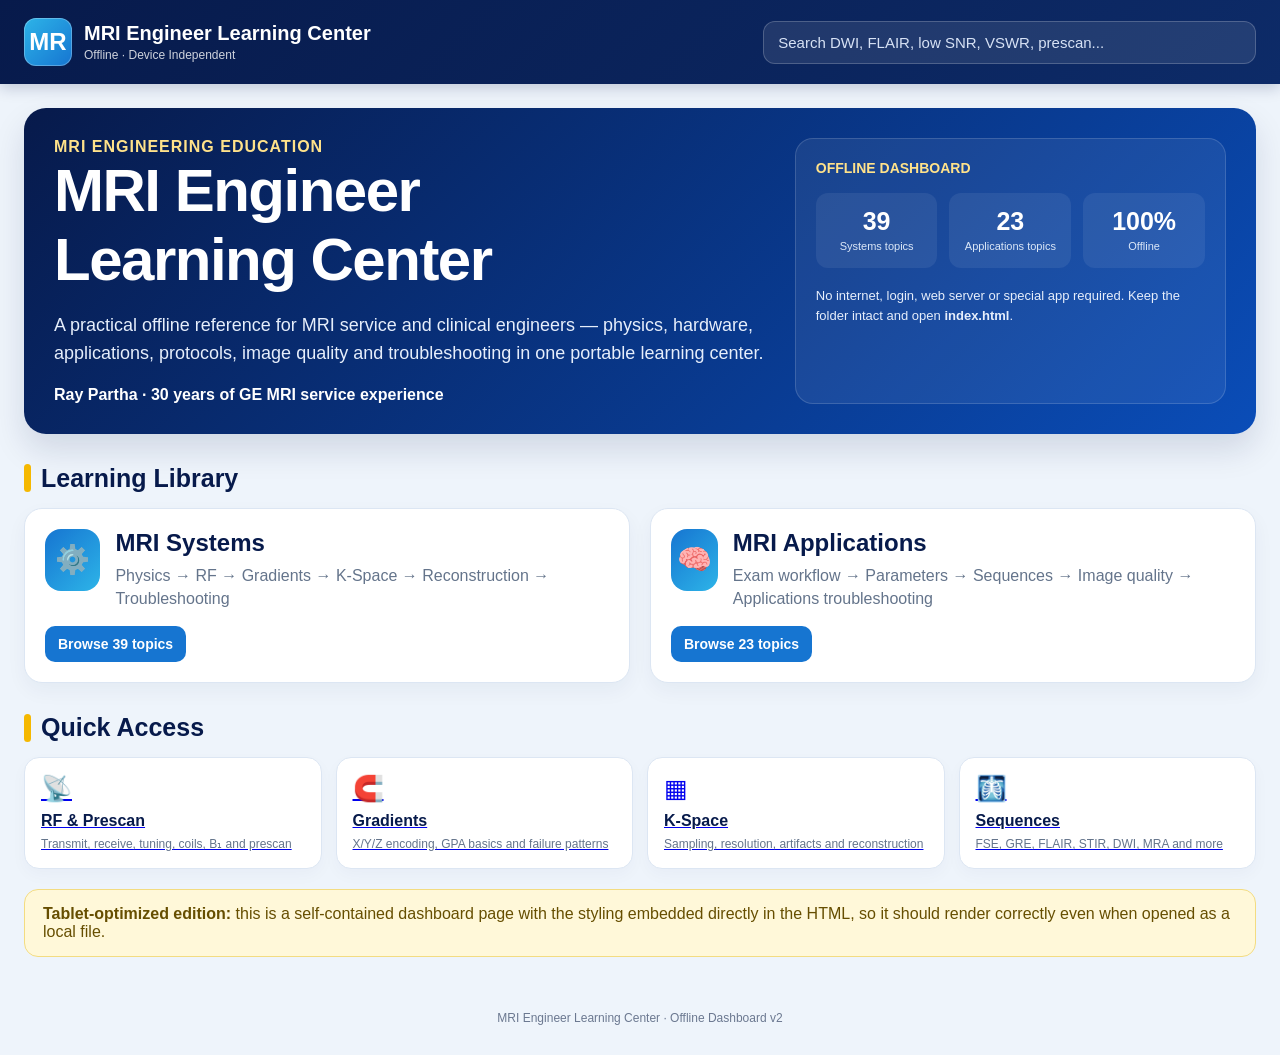
==== index.html @ 4de64254 "Add files via upload" ====
<!doctype html><html><head><meta charset="utf-8"><meta name="viewport" content="width=device-width,initial-scale=1"><title>MRI Engineer Learning Center</title>
<style>
:root{--navy:#071a4b;--navy2:#0d2b68;--blue:#1675d1;--cyan:#2db4e8;--gold:#f5b800;--bg:#eef4fb;--card:#fff;--text:#15223d;--muted:#64748b;--border:#dce6f3}
*{box-sizing:border-box}
html,body{margin:0;padding:0;background:var(--bg);color:var(--text);font-family:-apple-system,BlinkMacSystemFont,"Segoe UI",Roboto,Arial,sans-serif}
body{min-height:100vh}
header{background:linear-gradient(135deg,var(--navy),var(--navy2));color:#fff;padding:18px 24px;position:sticky;top:0;z-index:10;box-shadow:0 4px 14px #001a4d33}
.top{max-width:1400px;margin:auto;display:flex;align-items:center;gap:18px}
.logo{width:48px;height:48px;border-radius:12px;background:linear-gradient(135deg,var(--cyan),var(--blue));display:flex;align-items:center;justify-content:center;font-size:24px;font-weight:900;box-shadow:inset 0 0 0 1px #ffffff44}
.brand{font-weight:900;font-size:20px;line-height:1.1}.brand small{display:block;font-weight:500;opacity:.8;font-size:12px;margin-top:5px}
.searchWrap{margin-left:auto;min-width:320px;max-width:500px;width:40%}
.search{width:100%;padding:12px 14px;border-radius:12px;border:1px solid #ffffff33;background:#ffffff18;color:white;font-size:15px;outline:none}
.search::placeholder{color:#d7e2f5}
main{max-width:1400px;margin:auto;padding:24px}
.hero{display:grid;grid-template-columns:1.5fr .9fr;gap:22px;background:linear-gradient(135deg,#071a4b,#0a4db8);color:white;border-radius:22px;padding:30px;box-shadow:0 16px 32px #071a4b20}
.hero h1{font-size:clamp(34px,5vw,60px);margin:0 0 8px;letter-spacing:-1.5px}.hero p{font-size:18px;line-height:1.55;max-width:800px;color:#e6eefb}
.heroPanel{background:#ffffff12;border:1px solid #ffffff26;border-radius:18px;padding:20px}.heroPanel strong{font-size:14px;color:#ffe28a}
.stats{display:grid;grid-template-columns:repeat(3,1fr);gap:12px;margin-top:16px}.stat{background:#ffffff12;border-radius:12px;padding:14px;text-align:center}.stat b{display:block;font-size:25px;color:#fff}.stat span{font-size:11px;color:#dce8f8}
.sectionTitle{font-size:25px;color:var(--navy);margin:30px 0 15px;display:flex;align-items:center;gap:10px}
.sectionTitle:before{content:"";width:7px;height:28px;border-radius:5px;background:var(--gold)}
.dashboard{display:grid;grid-template-columns:repeat(2,minmax(0,1fr));gap:20px}
.book{background:var(--card);border:1px solid var(--border);border-radius:18px;padding:20px;box-shadow:0 8px 20px #0b2b5f0c}
.bookTop{display:flex;gap:15px;align-items:flex-start}.bookIcon{width:62px;height:62px;border-radius:16px;background:linear-gradient(135deg,var(--blue),var(--cyan));color:white;display:flex;align-items:center;justify-content:center;font-size:28px}
.book h2{margin:0 0 7px;color:var(--navy);font-size:24px}.book p{margin:0 0 16px;color:var(--muted);line-height:1.45}
.actions{display:flex;flex-wrap:wrap;gap:8px}.btn{display:inline-flex;align-items:center;gap:7px;padding:10px 13px;border-radius:10px;background:var(--blue);color:white;text-decoration:none;font-weight:750;font-size:14px}.btn.secondary{background:#eef5ff;color:var(--blue);border:1px solid #c9dcf4}
.quickGrid{display:grid;grid-template-columns:repeat(4,1fr);gap:14px}.quick{background:white;border:1px solid var(--border);border-radius:15px;padding:16px;min-height:105px;box-shadow:0 6px 16px #0b2b5f08}.quick .qicon{font-size:25px}.quick b{display:block;margin:9px 0 4px;color:var(--navy)}.quick span{font-size:12px;color:var(--muted)}
.note{background:#fff8d9;border:1px solid #f3dc81;border-radius:14px;padding:15px 18px;margin-top:20px;color:#664e00}
.results{margin-top:18px;display:none}.result{background:#fff;border:1px solid var(--border);border-radius:12px;padding:13px;margin:8px 0}.result small{color:var(--muted)}.result a{color:var(--blue);font-weight:800;text-decoration:none}
.chapter{background:white;border:1px solid var(--border);border-radius:15px;margin:13px 0;overflow:hidden}.chapter summary{padding:16px 18px;background:linear-gradient(90deg,#edf4ff,#f7fbff);color:var(--navy);font-weight:850;font-size:17px;cursor:pointer;list-style:none}.chapter summary::-webkit-details-marker{display:none}
.topic{display:grid;grid-template-columns:72px 1fr auto;gap:12px;align-items:center;padding:12px 16px;border-top:1px solid var(--border)}.topic:hover{background:#fbfdff}.sec{font-weight:850;color:var(--blue)}.topicTitle{font-weight:700}.open{padding:8px 11px;border-radius:9px;background:#eef5ff;color:var(--blue);font-weight:800;text-decoration:none}
.breadcrumb{font-size:13px;color:var(--muted);margin-bottom:12px}.viewer{height:77vh;border-radius:14px;overflow:hidden;background:#111;box-shadow:0 10px 24px #0002}.viewer object{width:100%;height:100%}
footer{max-width:1400px;margin:auto;padding:30px;text-align:center;color:#6b7890;font-size:12px}
@media(max-width:900px){.hero{grid-template-columns:1fr}.dashboard{grid-template-columns:1fr}.quickGrid{grid-template-columns:repeat(2,1fr)}.searchWrap{min-width:0;width:45%}}
@media(max-width:620px){header{padding:12px}.top{flex-wrap:wrap}.searchWrap{order:3;width:100%}.quickGrid{grid-template-columns:1fr}.topic{grid-template-columns:55px 1fr}.open{grid-column:2}.hero{padding:22px}main{padding:14px}}
</style>
</head><body>
    <header><div class="top"><a href="index.html" style="color:white;text-decoration:none;display:flex;align-items:center;gap:12px">
    <div class="logo">MR</div><div class="brand">MRI Engineer Learning Center<small>Offline · Device Independent</small></div></a>
    <div class="searchWrap"><input id="search" class="search" placeholder="Search DWI, FLAIR, low SNR, VSWR, prescan..."></div></div></header>
    <main>
      <section class="hero">
        <div><div style="color:#ffe28a;font-weight:800;letter-spacing:1px">MRI ENGINEERING EDUCATION</div>
        <h1>MRI Engineer<br>Learning Center</h1>
        <p>A practical offline reference for MRI service and clinical engineers — physics, hardware, applications, protocols, image quality and troubleshooting in one portable learning center.</p>
        <div style="margin-top:18px;font-weight:800">Ray Partha · 30 years of GE MRI service experience</div></div>
        <div class="heroPanel"><strong>OFFLINE DASHBOARD</strong><div class="stats">
          <div class="stat"><b>39</b><span>Systems topics</span></div>
          <div class="stat"><b>23</b><span>Applications topics</span></div>
          <div class="stat"><b>100%</b><span>Offline</span></div>
        </div><p style="font-size:13px;margin-top:18px">No internet, login, web server or special app required. Keep the folder intact and open <b>index.html</b>.</p></div>
      </section>
      <section id="results" class="results"></section>
      <h2 class="sectionTitle">Learning Library</h2>
      <div class="dashboard">
        <article class="book"><div class="bookTop"><div class="bookIcon">⚙️</div><div><h2>MRI Systems</h2><p>Physics → RF → Gradients → K-Space → Reconstruction → Troubleshooting</p></div></div>
          <div class="actions"><a class="btn" href="systems.html">Browse 39 topics</a></div></article>
        <article class="book"><div class="bookTop"><div class="bookIcon">🧠</div><div><h2>MRI Applications</h2><p>Exam workflow → Parameters → Sequences → Image quality → Applications troubleshooting</p></div></div>
          <div class="actions"><a class="btn" href="applications.html">Browse 23 topics</a></div></article>
      </div>
      <h2 class="sectionTitle">Quick Access</h2>
      <div class="quickGrid">
        <a class="quick" href="systems.html"><div class="qicon">📡</div><b>RF & Prescan</b><span>Transmit, receive, tuning, coils, B₁ and prescan</span></a>
        <a class="quick" href="systems.html"><div class="qicon">🧲</div><b>Gradients</b><span>X/Y/Z encoding, GPA basics and failure patterns</span></a>
        <a class="quick" href="systems.html"><div class="qicon">▦</div><b>K-Space</b><span>Sampling, resolution, artifacts and reconstruction</span></a>
        <a class="quick" href="applications.html"><div class="qicon">🩻</div><b>Sequences</b><span>FSE, GRE, FLAIR, STIR, DWI, MRA and more</span></a>
      </div>
      <div class="note"><b>Tablet-optimized edition:</b> this is a self-contained dashboard page with the styling embedded directly in the HTML, so it should render correctly even when opened as a local file.</div>
    </main><footer>MRI Engineer Learning Center · Offline Dashboard v2</footer>
<script>
const DATA=[{"collection": "MRI Systems", "chapter": "Chapter 1 — MRI Physics Fundamentals", "sec": "1.1", "title": "Why MRI Works", "file": "Chapter1_Section1_Page1_1_Why_MRI_Works.pdf"}, {"collection": "MRI Systems", "chapter": "Chapter 1 — MRI Physics Fundamentals", "sec": "1.2", "title": "The Hydrogen Atom", "file": "Chapter1_Section1_Page1_2_The_Hydrogen_Atom.pdf"}, {"collection": "MRI Systems", "chapter": "Chapter 1 — MRI Physics Fundamentals", "sec": "1.3", "title": "Protons Behave Like Tiny Compass Needles", "file": "Chapter1_Section1_Page1_3_Protons_Behave_Like_Tiny_Compass_Needles.pdf"}, {"collection": "MRI Systems", "chapter": "Chapter 1 — MRI Physics Fundamentals", "sec": "1.4", "title": "Precession — Spinning Like a Top", "file": "Chapter1_Section1_Page1_4_Precession_Spinning_Like_a_Top.pdf"}, {"collection": "MRI Systems", "chapter": "Chapter 1 — MRI Physics Fundamentals", "sec": "1.5", "title": "Larmor Frequency", "file": "Chapter1_Section1_Page1_5_Larmor_Frequency.pdf"}, {"collection": "MRI Systems", "chapter": "Chapter 1 — MRI Physics Fundamentals", "sec": "1.6", "title": "RF Excitation & Flip Angle", "file": "Chapter1_Section1_Page1_6_RF_Excitation_and_Flip_Angle.pdf"}, {"collection": "MRI Systems", "chapter": "Chapter 1 — MRI Physics Fundamentals", "sec": "1.7", "title": "Resonance Condition", "file": "Chapter1_Section1_Page1_7_Resonance_Condition_Infographic.pdf"}, {"collection": "MRI Systems", "chapter": "Chapter 1 — MRI Physics Fundamentals", "sec": "1.8", "title": "Longitudinal & Transverse Magnetization", "file": "Chapter1_Section1_Page1_8_Longitudinal_and_Transverse_Magnetization.pdf"}, {"collection": "MRI Systems", "chapter": "Chapter 1 — MRI Physics Fundamentals", "sec": "1.9", "title": "T1 Recovery", "file": "Chapter1_Section1_Page1_9_T1_Recovery_Longitudinal_Relaxation.pdf"}, {"collection": "MRI Systems", "chapter": "Chapter 1 — MRI Physics Fundamentals", "sec": "1.10", "title": "T2 Decay", "file": "Chapter1_Section1_Page1_10_T2_Decay_Transverse_Relaxation.pdf"}, {"collection": "MRI Systems", "chapter": "Chapter 1 — MRI Physics Fundamentals", "sec": "1.11", "title": "T2* Decay", "file": "Chapter1_Section1_Page1_11_T2star_Decay.pdf"}, {"collection": "MRI Systems", "chapter": "Chapter 1 — MRI Physics Fundamentals", "sec": "1.12", "title": "Free Induction Decay (FID)", "file": "Chapter1_Section1_Page1_12_Free_Induction_Decay_FID.pdf"}, {"collection": "MRI Systems", "chapter": "Chapter 1 — MRI Physics Fundamentals", "sec": "1.13", "title": "Spin Echo Formation", "file": "Chapter1_Section1_Page1_13_Spin_Echo_Formation_180_RF_Refocusing.pdf"}, {"collection": "MRI Systems", "chapter": "Chapter 1 — MRI Physics Fundamentals", "sec": "1.14", "title": "Gradient Echo Formation", "file": "Chapter1_Section1_Page1_14_Gradient_Echo_GRE_Formation.pdf"}, {"collection": "MRI Systems", "chapter": "Chapter 1 — MRI Physics Fundamentals", "sec": "1.15", "title": "Chapter Summary — From Atom to MR Image", "file": "Chapter1_Section1_Page1_15_Chapter1_Summary_From_Atom_to_MR_Image.pdf"}, {"collection": "MRI Systems", "chapter": "Chapter 2 — RF Systems, Prescan & Coils", "sec": "2.1", "title": "What MRI Detects — ¹H Proton Spectrum", "file": "GE_MRI_1H_Proton_Spectrum_Poster.pdf"}, {"collection": "MRI Systems", "chapter": "Chapter 2 — RF Systems, Prescan & Coils", "sec": "2.2", "title": "Prescan Process — NMR Spectrum", "file": "GE_MRI_Prescan_Process_Landscape_Poster.pdf"}, {"collection": "MRI Systems", "chapter": "Chapter 2 — RF Systems, Prescan & Coils", "sec": "2.3", "title": "Auto Prescan Backend Sequence", "file": "GE_MRI_Auto_Prescan_Backend_Sequence_Landscape.pdf"}, {"collection": "MRI Systems", "chapter": "Chapter 2 — RF Systems, Prescan & Coils", "sec": "2.4", "title": "RF Tuning Basics — Forward/Reflected Power & VSWR", "file": "GE_MRI_RF_Tuning_Basics_Forward_Reflected_Power_VSWR.pdf"}, {"collection": "MRI Systems", "chapter": "Chapter 2 — RF Systems, Prescan & Coils", "sec": "2.5", "title": "RF Transmit Chain", "file": "GE_MRI_RF_Transmit_Chain_B1_Excitation_Landscape.pdf"}, {"collection": "MRI Systems", "chapter": "Chapter 2 — RF Systems, Prescan & Coils", "sec": "2.6", "title": "RF Receive Chain", "file": "GE_MRI_RF_Receive_Chain_Proton_Signal_to_Digital_Data.pdf"}, {"collection": "MRI Systems", "chapter": "Chapter 2 — RF Systems, Prescan & Coils", "sec": "2.7", "title": "T/R Switch & Coil Detuning", "file": "GE_MRI_TR_Switch_and_Coil_Detuning_Poster.pdf"}, {"collection": "MRI Systems", "chapter": "Chapter 2 — RF Systems, Prescan & Coils", "sec": "2.8", "title": "MRI RF Coils — How They Work", "file": "GE_MRI_RF_Coils_How_They_Work_First_Version.pdf"}, {"collection": "MRI Systems", "chapter": "Chapter 2 — RF Systems, Prescan & Coils", "sec": "2.9", "title": "Coil Tuning & Matching", "file": "GE_MRI_Coil_Tuning_and_Matching_Getting_It_Right.pdf"}, {"collection": "MRI Systems", "chapter": "Chapter 2 — RF Systems, Prescan & Coils", "sec": "2.10", "title": "Coil Loading — Patient Effect", "file": "GE_MRI_Coil_Loading_Patient_Effect_Poster.pdf"}, {"collection": "MRI Systems", "chapter": "Chapter 2 — RF Systems, Prescan & Coils", "sec": "2.11", "title": "B₁ Field & Flip-Angle Calibration", "file": "GE_MRI_B1_Field_and_Flip_Angle_Calibration_Poster.pdf"}, {"collection": "MRI Systems", "chapter": "Chapter 2 — RF Systems, Prescan & Coils", "sec": "2.12", "title": "RF Troubleshooting — Failures from the Image", "file": "GE_MRI_RF_Troubleshooting_Recognizing_Failures_From_Image.pdf"}, {"collection": "MRI Systems", "chapter": "Chapter 3 — Gradient Systems & Troubleshooting", "sec": "3.1", "title": "Gradient Signal Chain", "file": "GE_MRI_Gradient_Signal_Chain_From_Pulse_Sequence_to_Spatial_Encoding.pdf"}, {"collection": "MRI Systems", "chapter": "Chapter 3 — Gradient Systems & Troubleshooting", "sec": "3.2", "title": "How X, Y & Z Gradients Create an Image", "file": "GE_MRI_How_X_Y_Z_Gradients_Create_an_Image.pdf"}, {"collection": "MRI Systems", "chapter": "Chapter 3 — Gradient Systems & Troubleshooting", "sec": "3.3", "title": "Gradient Power Amplifier (GPA) Basics", "file": "GE_MRI_Gradient_Power_Amplifier_GPA_Basics.pdf"}, {"collection": "MRI Systems", "chapter": "Chapter 3 — Gradient Systems & Troubleshooting", "sec": "3.4", "title": "Gradient Troubleshooting — Failures from the Image", "file": "GE_MRI_Gradient_Troubleshooting_Recognizing_Failures_From_Image.pdf"}, {"collection": "MRI Systems", "chapter": "Chapter 4 — K-Space & Image Reconstruction", "sec": "4.1", "title": "K-Space Basics — What Is K-Space?", "file": "GE_MRI_K_Space_01_Basics_What_Is_K_Space.pdf"}, {"collection": "MRI Systems", "chapter": "Chapter 4 — K-Space & Image Reconstruction", "sec": "4.2", "title": "How K-Space Is Filled", "file": "GE_MRI_K_Space_02_Frequency_and_Phase_Encoding.pdf"}, {"collection": "MRI Systems", "chapter": "Chapter 4 — K-Space & Image Reconstruction", "sec": "4.3", "title": "Center vs Outer K-Space", "file": "GE_MRI_K_Space_03_Center_vs_Outer_Contrast_vs_Detail.pdf"}, {"collection": "MRI Systems", "chapter": "Chapter 4 — K-Space & Image Reconstruction", "sec": "4.4", "title": "K-Space & Resolution", "file": "GE_MRI_K_Space_04_Resolution_Image_Sharpness.pdf"}, {"collection": "MRI Systems", "chapter": "Chapter 4 — K-Space & Image Reconstruction", "sec": "4.5", "title": "From K-Space to Image — Fourier Transform", "file": "GE_MRI_K_Space_05_From_K_Space_to_Image_Fourier_Transform.pdf"}, {"collection": "MRI Systems", "chapter": "Chapter 4 — K-Space & Image Reconstruction", "sec": "4.6", "title": "K-Space Sampling Strategies", "file": "GE_MRI_K_Space_06_Sampling_Strategies.pdf"}, {"collection": "MRI Systems", "chapter": "Chapter 4 — K-Space & Image Reconstruction", "sec": "4.7", "title": "K-Space Artifacts", "file": "GE_MRI_K_Space_07_Artifacts_Causes_and_Appearances.pdf"}, {"collection": "MRI Systems", "chapter": "Chapter 4 — K-Space & Image Reconstruction", "sec": "4.8", "title": "MRI Image Reconstruction — Raw Data to Final Image", "file": "GE_MRI_Image_Reconstruction_From_Raw_Data_to_Final_Image.pdf"}, {"collection": "MRI Applications", "chapter": "Chapter 1 — Understanding the MRI Exam", "sec": "1.1", "title": "Anatomy of an MRI Exam", "file": "MRI_Applications_01_Anatomy_of_an_MRI_Exam.pdf"}, {"collection": "MRI Applications", "chapter": "Chapter 1 — Understanding the MRI Exam", "sec": "1.2", "title": "What Is an MRI Protocol?", "file": "MRI_Applications_1_2_What_Is_an_MRI_Protocol.pdf"}, {"collection": "MRI Applications", "chapter": "Chapter 1 — Understanding the MRI Exam", "sec": "1.3", "title": "Planes, Prescription & Coverage", "file": "MRI_Applications_1_3_Planes_Prescription_and_Coverage.pdf"}, {"collection": "MRI Applications", "chapter": "Chapter 2 — Parameters the Technologist Controls", "sec": "2.1", "title": "TR & TE — Foundation of Contrast", "file": "MRI_Applications_2_1_TR_and_TE_Foundation_of_Contrast.pdf"}, {"collection": "MRI Applications", "chapter": "Chapter 2 — Parameters the Technologist Controls", "sec": "2.2", "title": "Matrix, FOV & Resolution", "file": "MRI_Applications_2_2_Matrix_FOV_and_Resolution_Corrected.pdf"}, {"collection": "MRI Applications", "chapter": "Chapter 2 — Parameters the Technologist Controls", "sec": "2.3", "title": "Slice Thickness, Gap & Coverage", "file": "MRI_Applications_2_3_Slice_Thickness_Gap_Number_of_Slices_and_Coverage.pdf"}, {"collection": "MRI Applications", "chapter": "Chapter 2 — Parameters the Technologist Controls", "sec": "2.4", "title": "Bandwidth, Scan Time & SNR", "file": "MRI_Applications_2_4_Bandwidth_Scan_Time_and_SNR.pdf"}, {"collection": "MRI Applications", "chapter": "Chapter 2 — Parameters the Technologist Controls", "sec": "2.5", "title": "NEX & Averages", "file": "MRI_Applications_2_5_NEX_Number_of_Excitations_and_Averages.pdf"}, {"collection": "MRI Applications", "chapter": "Chapter 2 — Parameters the Technologist Controls", "sec": "2.6", "title": "ETL / TSE Factor & Echo Train Length", "file": "MRI_Applications_2_6_ETL_TSE_Factor_and_Echo_Train_Length.pdf"}, {"collection": "MRI Applications", "chapter": "Chapter 2 — Parameters the Technologist Controls", "sec": "2.7", "title": "Parallel Imaging — ASSET, ARC & Acceleration", "file": "MRI_Applications_2_7_Parallel_Imaging_ASSET_ARC_and_Acceleration.pdf"}, {"collection": "MRI Applications", "chapter": "Chapter 2 — Parameters the Technologist Controls", "sec": "2.8", "title": "The MRI Image-Quality Triangle", "file": "MRI_Applications_2_8_The_MRI_Image_Quality_Triangle.pdf"}, {"collection": "MRI Applications", "chapter": "Chapter 2 — Parameters the Technologist Controls", "sec": "2.9", "title": "Protocol vs Hardware", "file": "MRI_Applications_2_9_Protocol_vs_Hardware_Is_It_Really_a_Scanner_Problem.pdf"}, {"collection": "MRI Applications", "chapter": "Chapter 3 — Sequences the Technologist Uses", "sec": "3.1", "title": "Spin Echo & Fast Spin Echo", "file": "MRI_Applications_3_1_Spin_Echo_and_Fast_Spin_Echo_SE_FSE.pdf"}, {"collection": "MRI Applications", "chapter": "Chapter 3 — Sequences the Technologist Uses", "sec": "3.2", "title": "T1, T2 & Proton Density Weighting", "file": "MRI_Applications_3_2_T1_T2_and_Proton_Density_PD_Weighting.pdf"}, {"collection": "MRI Applications", "chapter": "Chapter 3 — Sequences the Technologist Uses", "sec": "3.3", "title": "FLAIR & Inversion Recovery", "file": "MRI_Applications_3_3_FLAIR_and_Inversion_Recovery.pdf"}, {"collection": "MRI Applications", "chapter": "Chapter 3 — Sequences the Technologist Uses", "sec": "3.4", "title": "STIR & Fat Suppression", "file": "MRI_Applications_3_4_STIR_and_Fat_Suppression.pdf"}, {"collection": "MRI Applications", "chapter": "Chapter 3 — Sequences the Technologist Uses", "sec": "3.5", "title": "Gradient Echo & T2* Weighting", "file": "MRI_Applications_3_5_Gradient_Echo_GRE_and_T2_Star_Weighting.pdf"}, {"collection": "MRI Applications", "chapter": "Chapter 3 — Sequences the Technologist Uses", "sec": "3.6", "title": "FSE/TSE & EPI Sequences", "file": "MRI_Applications_3_6_FSE_TSE_and_EPI_Sequences.pdf"}, {"collection": "MRI Applications", "chapter": "Chapter 3 — Sequences the Technologist Uses", "sec": "3.7", "title": "PD-Weighted & T1-Weighted Sequences", "file": "MRI_Applications_3_7_PD_Weighted_and_T1_Weighted_Sequences.pdf"}, {"collection": "MRI Applications", "chapter": "Chapter 3 — Sequences the Technologist Uses", "sec": "3.8", "title": "FLAIR & Inversion Recovery Sequences", "file": "MRI_Applications_3_8_FLAIR_and_Inversion_Recovery_Sequences.pdf"}, {"collection": "MRI Applications", "chapter": "Chapter 3 — Sequences the Technologist Uses", "sec": "3.9", "title": "DWI & ADC", "file": "MRI_Applications_3_9_Diffusion_Weighted_Imaging_DWI_and_ADC.pdf"}, {"collection": "MRI Applications", "chapter": "Chapter 3 — Sequences the Technologist Uses", "sec": "3.10", "title": "Angiography — TOF, PC & Contrast-Enhanced MRA", "file": "MRI_Applications_3_10_Angiography_TOF_PC_and_Contrast_Enhanced_MRA.pdf"}, {"collection": "MRI Applications", "chapter": "Engineer Quick Reference", "sec": "QR", "title": "When the Images Don't Look Right", "file": "MRI_Applications_Engineers_Quick_Reference_Conclusion.pdf"}];
function searchNow(q){
  q=(q||'').trim().toLowerCase();
  const out=document.getElementById('results');
  if(!out)return;
  if(!q){out.style.display='none';out.innerHTML='';return;}
  const terms=q.split(/\s+/);
  const hits=DATA.filter(x=>terms.every(t=>(x.collection+' '+x.chapter+' '+x.sec+' '+x.title).toLowerCase().includes(t))).slice(0,25);
  out.style.display='block';
  out.innerHTML=hits.length?hits.map(x=>`<div class="result"><small>${x.collection} · ${x.chapter}</small><div><a href="pages/view.html?file=${encodeURIComponent(x.file)}&title=${encodeURIComponent(x.sec+' — '+x.title)}">${x.sec} — ${x.title}</a></div></div>`).join(''):'<div class="result">No matching topics.</div>';
}
document.addEventListener('DOMContentLoaded',()=>{const s=document.getElementById('search');if(s)s.addEventListener('input',e=>searchNow(e.target.value));});
</script>
</body></html>
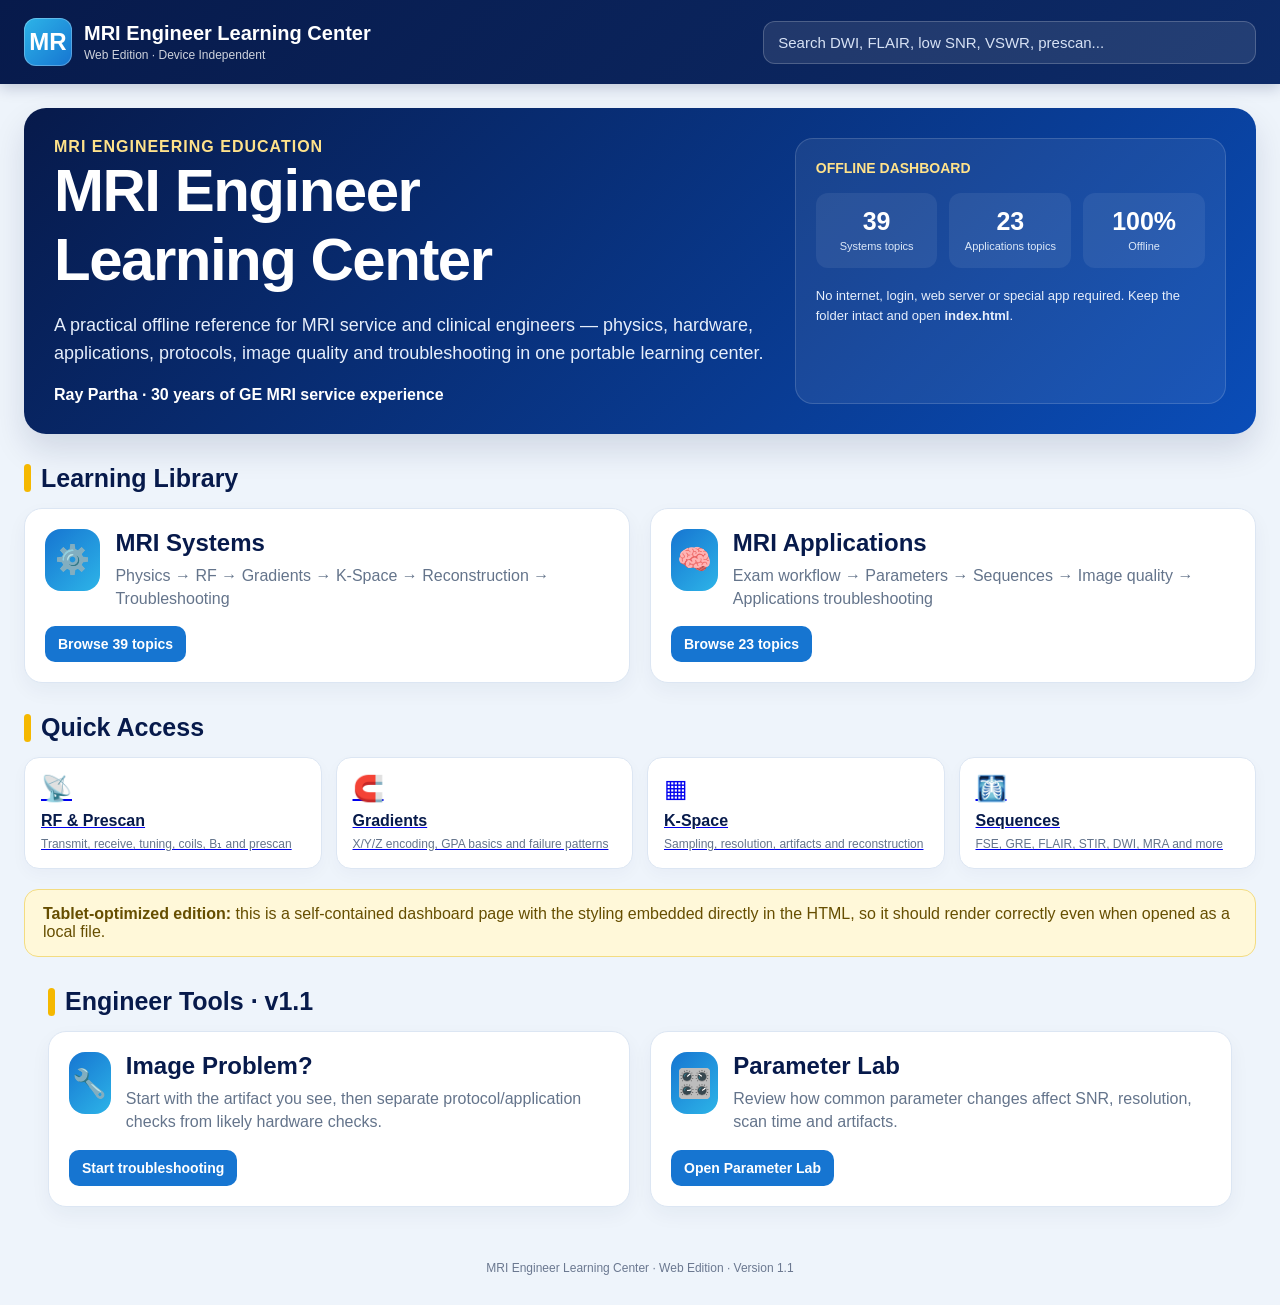
==== commit 2f1e5ff9: "Add files via upload" ====
--- a/index.html
+++ b/index.html
@@ -35,7 +35,7 @@
 </style>
 </head><body>
     <header><div class="top"><a href="index.html" style="color:white;text-decoration:none;display:flex;align-items:center;gap:12px">
-    <div class="logo">MR</div><div class="brand">MRI Engineer Learning Center<small>Offline · Device Independent</small></div></a>
+    <div class="logo">MR</div><div class="brand">MRI Engineer Learning Center<small>Web Edition · Device Independent</small></div></a>
     <div class="searchWrap"><input id="search" class="search" placeholder="Search DWI, FLAIR, low SNR, VSWR, prescan..."></div></div></header>
     <main>
       <section class="hero">
@@ -65,7 +65,10 @@
         <a class="quick" href="applications.html"><div class="qicon">🩻</div><b>Sequences</b><span>FSE, GRE, FLAIR, STIR, DWI, MRA and more</span></a>
       </div>
       <div class="note"><b>Tablet-optimized edition:</b> this is a self-contained dashboard page with the styling embedded directly in the HTML, so it should render correctly even when opened as a local file.</div>
-    </main><footer>MRI Engineer Learning Center · Offline Dashboard v2</footer>
+    <section style="max-width:1400px;margin:24px auto 0;padding:0 24px"><h2 class="sectionTitle">Engineer Tools · v1.1</h2><div class="dashboard">
+<article class="book"><div class="bookTop"><div class="bookIcon">🔧</div><div><h2>Image Problem?</h2><p>Start with the artifact you see, then separate protocol/application checks from likely hardware checks.</p></div></div><div class="actions"><a class="btn" href="image-problem.html">Start troubleshooting</a></div></article>
+<article class="book"><div class="bookTop"><div class="bookIcon">🎛️</div><div><h2>Parameter Lab</h2><p>Review how common parameter changes affect SNR, resolution, scan time and artifacts.</p></div></div><div class="actions"><a class="btn" href="parameter-lab.html">Open Parameter Lab</a></div></article>
+</div></section></main><footer>MRI Engineer Learning Center · Web Edition · Version 1.1</footer>
 <script>
 const DATA=[{"collection": "MRI Systems", "chapter": "Chapter 1 — MRI Physics Fundamentals", "sec": "1.1", "title": "Why MRI Works", "file": "Chapter1_Section1_Page1_1_Why_MRI_Works.pdf"}, {"collection": "MRI Systems", "chapter": "Chapter 1 — MRI Physics Fundamentals", "sec": "1.2", "title": "The Hydrogen Atom", "file": "Chapter1_Section1_Page1_2_The_Hydrogen_Atom.pdf"}, {"collection": "MRI Systems", "chapter": "Chapter 1 — MRI Physics Fundamentals", "sec": "1.3", "title": "Protons Behave Like Tiny Compass Needles", "file": "Chapter1_Section1_Page1_3_Protons_Behave_Like_Tiny_Compass_Needles.pdf"}, {"collection": "MRI Systems", "chapter": "Chapter 1 — MRI Physics Fundamentals", "sec": "1.4", "title": "Precession — Spinning Like a Top", "file": "Chapter1_Section1_Page1_4_Precession_Spinning_Like_a_Top.pdf"}, {"collection": "MRI Systems", "chapter": "Chapter 1 — MRI Physics Fundamentals", "sec": "1.5", "title": "Larmor Frequency", "file": "Chapter1_Section1_Page1_5_Larmor_Frequency.pdf"}, {"collection": "MRI Systems", "chapter": "Chapter 1 — MRI Physics Fundamentals", "sec": "1.6", "title": "RF Excitation & Flip Angle", "file": "Chapter1_Section1_Page1_6_RF_Excitation_and_Flip_Angle.pdf"}, {"collection": "MRI Systems", "chapter": "Chapter 1 — MRI Physics Fundamentals", "sec": "1.7", "title": "Resonance Condition", "file": "Chapter1_Section1_Page1_7_Resonance_Condition_Infographic.pdf"}, {"collection": "MRI Systems", "chapter": "Chapter 1 — MRI Physics Fundamentals", "sec": "1.8", "title": "Longitudinal & Transverse Magnetization", "file": "Chapter1_Section1_Page1_8_Longitudinal_and_Transverse_Magnetization.pdf"}, {"collection": "MRI Systems", "chapter": "Chapter 1 — MRI Physics Fundamentals", "sec": "1.9", "title": "T1 Recovery", "file": "Chapter1_Section1_Page1_9_T1_Recovery_Longitudinal_Relaxation.pdf"}, {"collection": "MRI Systems", "chapter": "Chapter 1 — MRI Physics Fundamentals", "sec": "1.10", "title": "T2 Decay", "file": "Chapter1_Section1_Page1_10_T2_Decay_Transverse_Relaxation.pdf"}, {"collection": "MRI Systems", "chapter": "Chapter 1 — MRI Physics Fundamentals", "sec": "1.11", "title": "T2* Decay", "file": "Chapter1_Section1_Page1_11_T2star_Decay.pdf"}, {"collection": "MRI Systems", "chapter": "Chapter 1 — MRI Physics Fundamentals", "sec": "1.12", "title": "Free Induction Decay (FID)", "file": "Chapter1_Section1_Page1_12_Free_Induction_Decay_FID.pdf"}, {"collection": "MRI Systems", "chapter": "Chapter 1 — MRI Physics Fundamentals", "sec": "1.13", "title": "Spin Echo Formation", "file": "Chapter1_Section1_Page1_13_Spin_Echo_Formation_180_RF_Refocusing.pdf"}, {"collection": "MRI Systems", "chapter": "Chapter 1 — MRI Physics Fundamentals", "sec": "1.14", "title": "Gradient Echo Formation", "file": "Chapter1_Section1_Page1_14_Gradient_Echo_GRE_Formation.pdf"}, {"collection": "MRI Systems", "chapter": "Chapter 1 — MRI Physics Fundamentals", "sec": "1.15", "title": "Chapter Summary — From Atom to MR Image", "file": "Chapter1_Section1_Page1_15_Chapter1_Summary_From_Atom_to_MR_Image.pdf"}, {"collection": "MRI Systems", "chapter": "Chapter 2 — RF Systems, Prescan & Coils", "sec": "2.1", "title": "What MRI Detects — ¹H Proton Spectrum", "file": "GE_MRI_1H_Proton_Spectrum_Poster.pdf"}, {"collection": "MRI Systems", "chapter": "Chapter 2 — RF Systems, Prescan & Coils", "sec": "2.2", "title": "Prescan Process — NMR Spectrum", "file": "GE_MRI_Prescan_Process_Landscape_Poster.pdf"}, {"collection": "MRI Systems", "chapter": "Chapter 2 — RF Systems, Prescan & Coils", "sec": "2.3", "title": "Auto Prescan Backend Sequence", "file": "GE_MRI_Auto_Prescan_Backend_Sequence_Landscape.pdf"}, {"collection": "MRI Systems", "chapter": "Chapter 2 — RF Systems, Prescan & Coils", "sec": "2.4", "title": "RF Tuning Basics — Forward/Reflected Power & VSWR", "file": "GE_MRI_RF_Tuning_Basics_Forward_Reflected_Power_VSWR.pdf"}, {"collection": "MRI Systems", "chapter": "Chapter 2 — RF Systems, Prescan & Coils", "sec": "2.5", "title": "RF Transmit Chain", "file": "GE_MRI_RF_Transmit_Chain_B1_Excitation_Landscape.pdf"}, {"collection": "MRI Systems", "chapter": "Chapter 2 — RF Systems, Prescan & Coils", "sec": "2.6", "title": "RF Receive Chain", "file": "GE_MRI_RF_Receive_Chain_Proton_Signal_to_Digital_Data.pdf"}, {"collection": "MRI Systems", "chapter": "Chapter 2 — RF Systems, Prescan & Coils", "sec": "2.7", "title": "T/R Switch & Coil Detuning", "file": "GE_MRI_TR_Switch_and_Coil_Detuning_Poster.pdf"}, {"collection": "MRI Systems", "chapter": "Chapter 2 — RF Systems, Prescan & Coils", "sec": "2.8", "title": "MRI RF Coils — How They Work", "file": "GE_MRI_RF_Coils_How_They_Work_First_Version.pdf"}, {"collection": "MRI Systems", "chapter": "Chapter 2 — RF Systems, Prescan & Coils", "sec": "2.9", "title": "Coil Tuning & Matching", "file": "GE_MRI_Coil_Tuning_and_Matching_Getting_It_Right.pdf"}, {"collection": "MRI Systems", "chapter": "Chapter 2 — RF Systems, Prescan & Coils", "sec": "2.10", "title": "Coil Loading — Patient Effect", "file": "GE_MRI_Coil_Loading_Patient_Effect_Poster.pdf"}, {"collection": "MRI Systems", "chapter": "Chapter 2 — RF Systems, Prescan & Coils", "sec": "2.11", "title": "B₁ Field & Flip-Angle Calibration", "file": "GE_MRI_B1_Field_and_Flip_Angle_Calibration_Poster.pdf"}, {"collection": "MRI Systems", "chapter": "Chapter 2 — RF Systems, Prescan & Coils", "sec": "2.12", "title": "RF Troubleshooting — Failures from the Image", "file": "GE_MRI_RF_Troubleshooting_Recognizing_Failures_From_Image.pdf"}, {"collection": "MRI Systems", "chapter": "Chapter 3 — Gradient Systems & Troubleshooting", "sec": "3.1", "title": "Gradient Signal Chain", "file": "GE_MRI_Gradient_Signal_Chain_From_Pulse_Sequence_to_Spatial_Encoding.pdf"}, {"collection": "MRI Systems", "chapter": "Chapter 3 — Gradient Systems & Troubleshooting", "sec": "3.2", "title": "How X, Y & Z Gradients Create an Image", "file": "GE_MRI_How_X_Y_Z_Gradients_Create_an_Image.pdf"}, {"collection": "MRI Systems", "chapter": "Chapter 3 — Gradient Systems & Troubleshooting", "sec": "3.3", "title": "Gradient Power Amplifier (GPA) Basics", "file": "GE_MRI_Gradient_Power_Amplifier_GPA_Basics.pdf"}, {"collection": "MRI Systems", "chapter": "Chapter 3 — Gradient Systems & Troubleshooting", "sec": "3.4", "title": "Gradient Troubleshooting — Failures from the Image", "file": "GE_MRI_Gradient_Troubleshooting_Recognizing_Failures_From_Image.pdf"}, {"collection": "MRI Systems", "chapter": "Chapter 4 — K-Space & Image Reconstruction", "sec": "4.1", "title": "K-Space Basics — What Is K-Space?", "file": "GE_MRI_K_Space_01_Basics_What_Is_K_Space.pdf"}, {"collection": "MRI Systems", "chapter": "Chapter 4 — K-Space & Image Reconstruction", "sec": "4.2", "title": "How K-Space Is Filled", "file": "GE_MRI_K_Space_02_Frequency_and_Phase_Encoding.pdf"}, {"collection": "MRI Systems", "chapter": "Chapter 4 — K-Space & Image Reconstruction", "sec": "4.3", "title": "Center vs Outer K-Space", "file": "GE_MRI_K_Space_03_Center_vs_Outer_Contrast_vs_Detail.pdf"}, {"collection": "MRI Systems", "chapter": "Chapter 4 — K-Space & Image Reconstruction", "sec": "4.4", "title": "K-Space & Resolution", "file": "GE_MRI_K_Space_04_Resolution_Image_Sharpness.pdf"}, {"collection": "MRI Systems", "chapter": "Chapter 4 — K-Space & Image Reconstruction", "sec": "4.5", "title": "From K-Space to Image — Fourier Transform", "file": "GE_MRI_K_Space_05_From_K_Space_to_Image_Fourier_Transform.pdf"}, {"collection": "MRI Systems", "chapter": "Chapter 4 — K-Space & Image Reconstruction", "sec": "4.6", "title": "K-Space Sampling Strategies", "file": "GE_MRI_K_Space_06_Sampling_Strategies.pdf"}, {"collection": "MRI Systems", "chapter": "Chapter 4 — K-Space & Image Reconstruction", "sec": "4.7", "title": "K-Space Artifacts", "file": "GE_MRI_K_Space_07_Artifacts_Causes_and_Appearances.pdf"}, {"collection": "MRI Systems", "chapter": "Chapter 4 — K-Space & Image Reconstruction", "sec": "4.8", "title": "MRI Image Reconstruction — Raw Data to Final Image", "file": "GE_MRI_Image_Reconstruction_From_Raw_Data_to_Final_Image.pdf"}, {"collection": "MRI Applications", "chapter": "Chapter 1 — Understanding the MRI Exam", "sec": "1.1", "title": "Anatomy of an MRI Exam", "file": "MRI_Applications_01_Anatomy_of_an_MRI_Exam.pdf"}, {"collection": "MRI Applications", "chapter": "Chapter 1 — Understanding the MRI Exam", "sec": "1.2", "title": "What Is an MRI Protocol?", "file": "MRI_Applications_1_2_What_Is_an_MRI_Protocol.pdf"}, {"collection": "MRI Applications", "chapter": "Chapter 1 — Understanding the MRI Exam", "sec": "1.3", "title": "Planes, Prescription & Coverage", "file": "MRI_Applications_1_3_Planes_Prescription_and_Coverage.pdf"}, {"collection": "MRI Applications", "chapter": "Chapter 2 — Parameters the Technologist Controls", "sec": "2.1", "title": "TR & TE — Foundation of Contrast", "file": "MRI_Applications_2_1_TR_and_TE_Foundation_of_Contrast.pdf"}, {"collection": "MRI Applications", "chapter": "Chapter 2 — Parameters the Technologist Controls", "sec": "2.2", "title": "Matrix, FOV & Resolution", "file": "MRI_Applications_2_2_Matrix_FOV_and_Resolution_Corrected.pdf"}, {"collection": "MRI Applications", "chapter": "Chapter 2 — Parameters the Technologist Controls", "sec": "2.3", "title": "Slice Thickness, Gap & Coverage", "file": "MRI_Applications_2_3_Slice_Thickness_Gap_Number_of_Slices_and_Coverage.pdf"}, {"collection": "MRI Applications", "chapter": "Chapter 2 — Parameters the Technologist Controls", "sec": "2.4", "title": "Bandwidth, Scan Time & SNR", "file": "MRI_Applications_2_4_Bandwidth_Scan_Time_and_SNR.pdf"}, {"collection": "MRI Applications", "chapter": "Chapter 2 — Parameters the Technologist Controls", "sec": "2.5", "title": "NEX & Averages", "file": "MRI_Applications_2_5_NEX_Number_of_Excitations_and_Averages.pdf"}, {"collection": "MRI Applications", "chapter": "Chapter 2 — Parameters the Technologist Controls", "sec": "2.6", "title": "ETL / TSE Factor & Echo Train Length", "file": "MRI_Applications_2_6_ETL_TSE_Factor_and_Echo_Train_Length.pdf"}, {"collection": "MRI Applications", "chapter": "Chapter 2 — Parameters the Technologist Controls", "sec": "2.7", "title": "Parallel Imaging — ASSET, ARC & Acceleration", "file": "MRI_Applications_2_7_Parallel_Imaging_ASSET_ARC_and_Acceleration.pdf"}, {"collection": "MRI Applications", "chapter": "Chapter 2 — Parameters the Technologist Controls", "sec": "2.8", "title": "The MRI Image-Quality Triangle", "file": "MRI_Applications_2_8_The_MRI_Image_Quality_Triangle.pdf"}, {"collection": "MRI Applications", "chapter": "Chapter 2 — Parameters the Technologist Controls", "sec": "2.9", "title": "Protocol vs Hardware", "file": "MRI_Applications_2_9_Protocol_vs_Hardware_Is_It_Really_a_Scanner_Problem.pdf"}, {"collection": "MRI Applications", "chapter": "Chapter 3 — Sequences the Technologist Uses", "sec": "3.1", "title": "Spin Echo & Fast Spin Echo", "file": "MRI_Applications_3_1_Spin_Echo_and_Fast_Spin_Echo_SE_FSE.pdf"}, {"collection": "MRI Applications", "chapter": "Chapter 3 — Sequences the Technologist Uses", "sec": "3.2", "title": "T1, T2 & Proton Density Weighting", "file": "MRI_Applications_3_2_T1_T2_and_Proton_Density_PD_Weighting.pdf"}, {"collection": "MRI Applications", "chapter": "Chapter 3 — Sequences the Technologist Uses", "sec": "3.3", "title": "FLAIR & Inversion Recovery", "file": "MRI_Applications_3_3_FLAIR_and_Inversion_Recovery.pdf"}, {"collection": "MRI Applications", "chapter": "Chapter 3 — Sequences the Technologist Uses", "sec": "3.4", "title": "STIR & Fat Suppression", "file": "MRI_Applications_3_4_STIR_and_Fat_Suppression.pdf"}, {"collection": "MRI Applications", "chapter": "Chapter 3 — Sequences the Technologist Uses", "sec": "3.5", "title": "Gradient Echo & T2* Weighting", "file": "MRI_Applications_3_5_Gradient_Echo_GRE_and_T2_Star_Weighting.pdf"}, {"collection": "MRI Applications", "chapter": "Chapter 3 — Sequences the Technologist Uses", "sec": "3.6", "title": "FSE/TSE & EPI Sequences", "file": "MRI_Applications_3_6_FSE_TSE_and_EPI_Sequences.pdf"}, {"collection": "MRI Applications", "chapter": "Chapter 3 — Sequences the Technologist Uses", "sec": "3.7", "title": "PD-Weighted & T1-Weighted Sequences", "file": "MRI_Applications_3_7_PD_Weighted_and_T1_Weighted_Sequences.pdf"}, {"collection": "MRI Applications", "chapter": "Chapter 3 — Sequences the Technologist Uses", "sec": "3.8", "title": "FLAIR & Inversion Recovery Sequences", "file": "MRI_Applications_3_8_FLAIR_and_Inversion_Recovery_Sequences.pdf"}, {"collection": "MRI Applications", "chapter": "Chapter 3 — Sequences the Technologist Uses", "sec": "3.9", "title": "DWI & ADC", "file": "MRI_Applications_3_9_Diffusion_Weighted_Imaging_DWI_and_ADC.pdf"}, {"collection": "MRI Applications", "chapter": "Chapter 3 — Sequences the Technologist Uses", "sec": "3.10", "title": "Angiography — TOF, PC & Contrast-Enhanced MRA", "file": "MRI_Applications_3_10_Angiography_TOF_PC_and_Contrast_Enhanced_MRA.pdf"}, {"collection": "MRI Applications", "chapter": "Engineer Quick Reference", "sec": "QR", "title": "When the Images Don't Look Right", "file": "MRI_Applications_Engineers_Quick_Reference_Conclusion.pdf"}];
 function searchNow(q){
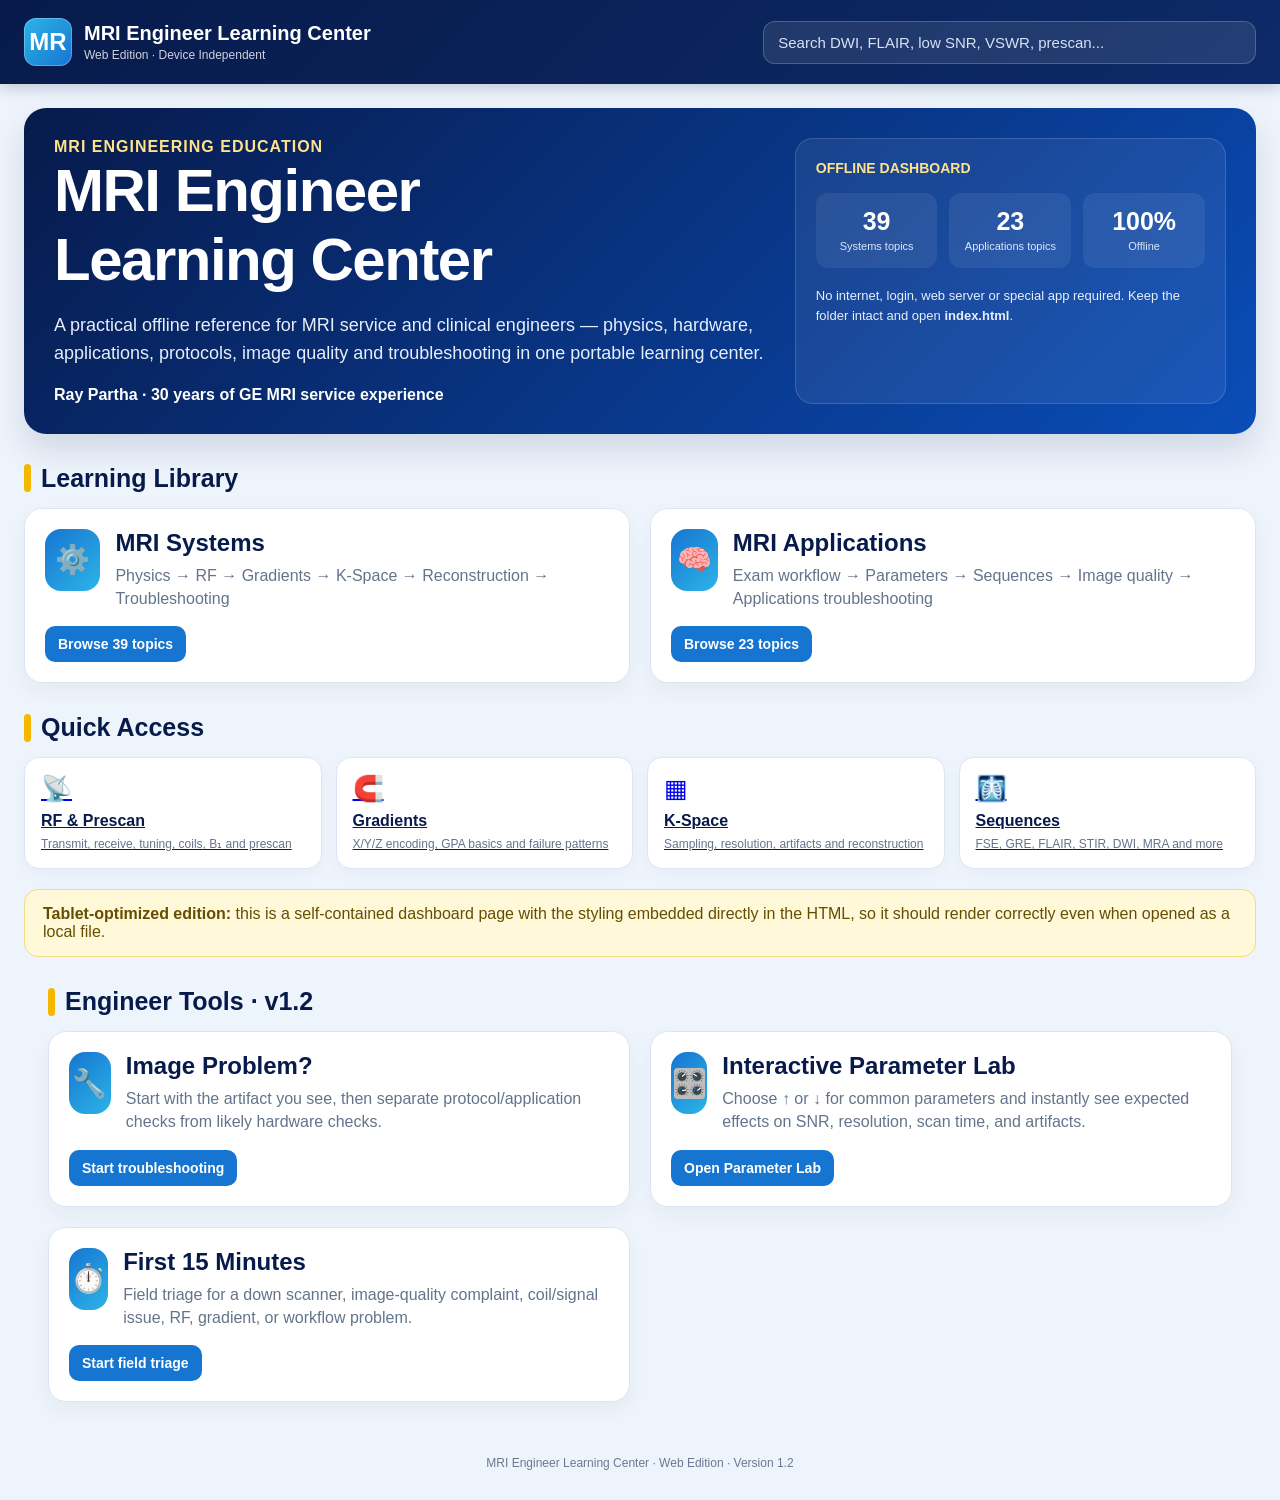
==== commit 4e482f04: "Add files via upload" ====
--- a/index.html
+++ b/index.html
@@ -65,10 +65,16 @@
         <a class="quick" href="applications.html"><div class="qicon">🩻</div><b>Sequences</b><span>FSE, GRE, FLAIR, STIR, DWI, MRA and more</span></a>
       </div>
       <div class="note"><b>Tablet-optimized edition:</b> this is a self-contained dashboard page with the styling embedded directly in the HTML, so it should render correctly even when opened as a local file.</div>
-    <section style="max-width:1400px;margin:24px auto 0;padding:0 24px"><h2 class="sectionTitle">Engineer Tools · v1.1</h2><div class="dashboard">
+    
+<section style="max-width:1400px;margin:24px auto 0;padding:0 24px">
+<h2 class="sectionTitle">Engineer Tools · v1.2</h2>
+<div class="dashboard">
 <article class="book"><div class="bookTop"><div class="bookIcon">🔧</div><div><h2>Image Problem?</h2><p>Start with the artifact you see, then separate protocol/application checks from likely hardware checks.</p></div></div><div class="actions"><a class="btn" href="image-problem.html">Start troubleshooting</a></div></article>
-<article class="book"><div class="bookTop"><div class="bookIcon">🎛️</div><div><h2>Parameter Lab</h2><p>Review how common parameter changes affect SNR, resolution, scan time and artifacts.</p></div></div><div class="actions"><a class="btn" href="parameter-lab.html">Open Parameter Lab</a></div></article>
-</div></section></main><footer>MRI Engineer Learning Center · Web Edition · Version 1.1</footer>
+<article class="book"><div class="bookTop"><div class="bookIcon">🎛️</div><div><h2>Interactive Parameter Lab</h2><p>Choose ↑ or ↓ for common parameters and instantly see expected effects on SNR, resolution, scan time, and artifacts.</p></div></div><div class="actions"><a class="btn" href="parameter-lab.html">Open Parameter Lab</a></div></article>
+<article class="book"><div class="bookTop"><div class="bookIcon">⏱️</div><div><h2>First 15 Minutes</h2><p>Field triage for a down scanner, image-quality complaint, coil/signal issue, RF, gradient, or workflow problem.</p></div></div><div class="actions"><a class="btn" href="first-15-minutes.html">Start field triage</a></div></article>
+</div>
+</section>
+</main><footer>MRI Engineer Learning Center · Web Edition · Version 1.2</footer>
 <script>
 const DATA=[{"collection": "MRI Systems", "chapter": "Chapter 1 — MRI Physics Fundamentals", "sec": "1.1", "title": "Why MRI Works", "file": "Chapter1_Section1_Page1_1_Why_MRI_Works.pdf"}, {"collection": "MRI Systems", "chapter": "Chapter 1 — MRI Physics Fundamentals", "sec": "1.2", "title": "The Hydrogen Atom", "file": "Chapter1_Section1_Page1_2_The_Hydrogen_Atom.pdf"}, {"collection": "MRI Systems", "chapter": "Chapter 1 — MRI Physics Fundamentals", "sec": "1.3", "title": "Protons Behave Like Tiny Compass Needles", "file": "Chapter1_Section1_Page1_3_Protons_Behave_Like_Tiny_Compass_Needles.pdf"}, {"collection": "MRI Systems", "chapter": "Chapter 1 — MRI Physics Fundamentals", "sec": "1.4", "title": "Precession — Spinning Like a Top", "file": "Chapter1_Section1_Page1_4_Precession_Spinning_Like_a_Top.pdf"}, {"collection": "MRI Systems", "chapter": "Chapter 1 — MRI Physics Fundamentals", "sec": "1.5", "title": "Larmor Frequency", "file": "Chapter1_Section1_Page1_5_Larmor_Frequency.pdf"}, {"collection": "MRI Systems", "chapter": "Chapter 1 — MRI Physics Fundamentals", "sec": "1.6", "title": "RF Excitation & Flip Angle", "file": "Chapter1_Section1_Page1_6_RF_Excitation_and_Flip_Angle.pdf"}, {"collection": "MRI Systems", "chapter": "Chapter 1 — MRI Physics Fundamentals", "sec": "1.7", "title": "Resonance Condition", "file": "Chapter1_Section1_Page1_7_Resonance_Condition_Infographic.pdf"}, {"collection": "MRI Systems", "chapter": "Chapter 1 — MRI Physics Fundamentals", "sec": "1.8", "title": "Longitudinal & Transverse Magnetization", "file": "Chapter1_Section1_Page1_8_Longitudinal_and_Transverse_Magnetization.pdf"}, {"collection": "MRI Systems", "chapter": "Chapter 1 — MRI Physics Fundamentals", "sec": "1.9", "title": "T1 Recovery", "file": "Chapter1_Section1_Page1_9_T1_Recovery_Longitudinal_Relaxation.pdf"}, {"collection": "MRI Systems", "chapter": "Chapter 1 — MRI Physics Fundamentals", "sec": "1.10", "title": "T2 Decay", "file": "Chapter1_Section1_Page1_10_T2_Decay_Transverse_Relaxation.pdf"}, {"collection": "MRI Systems", "chapter": "Chapter 1 — MRI Physics Fundamentals", "sec": "1.11", "title": "T2* Decay", "file": "Chapter1_Section1_Page1_11_T2star_Decay.pdf"}, {"collection": "MRI Systems", "chapter": "Chapter 1 — MRI Physics Fundamentals", "sec": "1.12", "title": "Free Induction Decay (FID)", "file": "Chapter1_Section1_Page1_12_Free_Induction_Decay_FID.pdf"}, {"collection": "MRI Systems", "chapter": "Chapter 1 — MRI Physics Fundamentals", "sec": "1.13", "title": "Spin Echo Formation", "file": "Chapter1_Section1_Page1_13_Spin_Echo_Formation_180_RF_Refocusing.pdf"}, {"collection": "MRI Systems", "chapter": "Chapter 1 — MRI Physics Fundamentals", "sec": "1.14", "title": "Gradient Echo Formation", "file": "Chapter1_Section1_Page1_14_Gradient_Echo_GRE_Formation.pdf"}, {"collection": "MRI Systems", "chapter": "Chapter 1 — MRI Physics Fundamentals", "sec": "1.15", "title": "Chapter Summary — From Atom to MR Image", "file": "Chapter1_Section1_Page1_15_Chapter1_Summary_From_Atom_to_MR_Image.pdf"}, {"collection": "MRI Systems", "chapter": "Chapter 2 — RF Systems, Prescan & Coils", "sec": "2.1", "title": "What MRI Detects — ¹H Proton Spectrum", "file": "GE_MRI_1H_Proton_Spectrum_Poster.pdf"}, {"collection": "MRI Systems", "chapter": "Chapter 2 — RF Systems, Prescan & Coils", "sec": "2.2", "title": "Prescan Process — NMR Spectrum", "file": "GE_MRI_Prescan_Process_Landscape_Poster.pdf"}, {"collection": "MRI Systems", "chapter": "Chapter 2 — RF Systems, Prescan & Coils", "sec": "2.3", "title": "Auto Prescan Backend Sequence", "file": "GE_MRI_Auto_Prescan_Backend_Sequence_Landscape.pdf"}, {"collection": "MRI Systems", "chapter": "Chapter 2 — RF Systems, Prescan & Coils", "sec": "2.4", "title": "RF Tuning Basics — Forward/Reflected Power & VSWR", "file": "GE_MRI_RF_Tuning_Basics_Forward_Reflected_Power_VSWR.pdf"}, {"collection": "MRI Systems", "chapter": "Chapter 2 — RF Systems, Prescan & Coils", "sec": "2.5", "title": "RF Transmit Chain", "file": "GE_MRI_RF_Transmit_Chain_B1_Excitation_Landscape.pdf"}, {"collection": "MRI Systems", "chapter": "Chapter 2 — RF Systems, Prescan & Coils", "sec": "2.6", "title": "RF Receive Chain", "file": "GE_MRI_RF_Receive_Chain_Proton_Signal_to_Digital_Data.pdf"}, {"collection": "MRI Systems", "chapter": "Chapter 2 — RF Systems, Prescan & Coils", "sec": "2.7", "title": "T/R Switch & Coil Detuning", "file": "GE_MRI_TR_Switch_and_Coil_Detuning_Poster.pdf"}, {"collection": "MRI Systems", "chapter": "Chapter 2 — RF Systems, Prescan & Coils", "sec": "2.8", "title": "MRI RF Coils — How They Work", "file": "GE_MRI_RF_Coils_How_They_Work_First_Version.pdf"}, {"collection": "MRI Systems", "chapter": "Chapter 2 — RF Systems, Prescan & Coils", "sec": "2.9", "title": "Coil Tuning & Matching", "file": "GE_MRI_Coil_Tuning_and_Matching_Getting_It_Right.pdf"}, {"collection": "MRI Systems", "chapter": "Chapter 2 — RF Systems, Prescan & Coils", "sec": "2.10", "title": "Coil Loading — Patient Effect", "file": "GE_MRI_Coil_Loading_Patient_Effect_Poster.pdf"}, {"collection": "MRI Systems", "chapter": "Chapter 2 — RF Systems, Prescan & Coils", "sec": "2.11", "title": "B₁ Field & Flip-Angle Calibration", "file": "GE_MRI_B1_Field_and_Flip_Angle_Calibration_Poster.pdf"}, {"collection": "MRI Systems", "chapter": "Chapter 2 — RF Systems, Prescan & Coils", "sec": "2.12", "title": "RF Troubleshooting — Failures from the Image", "file": "GE_MRI_RF_Troubleshooting_Recognizing_Failures_From_Image.pdf"}, {"collection": "MRI Systems", "chapter": "Chapter 3 — Gradient Systems & Troubleshooting", "sec": "3.1", "title": "Gradient Signal Chain", "file": "GE_MRI_Gradient_Signal_Chain_From_Pulse_Sequence_to_Spatial_Encoding.pdf"}, {"collection": "MRI Systems", "chapter": "Chapter 3 — Gradient Systems & Troubleshooting", "sec": "3.2", "title": "How X, Y & Z Gradients Create an Image", "file": "GE_MRI_How_X_Y_Z_Gradients_Create_an_Image.pdf"}, {"collection": "MRI Systems", "chapter": "Chapter 3 — Gradient Systems & Troubleshooting", "sec": "3.3", "title": "Gradient Power Amplifier (GPA) Basics", "file": "GE_MRI_Gradient_Power_Amplifier_GPA_Basics.pdf"}, {"collection": "MRI Systems", "chapter": "Chapter 3 — Gradient Systems & Troubleshooting", "sec": "3.4", "title": "Gradient Troubleshooting — Failures from the Image", "file": "GE_MRI_Gradient_Troubleshooting_Recognizing_Failures_From_Image.pdf"}, {"collection": "MRI Systems", "chapter": "Chapter 4 — K-Space & Image Reconstruction", "sec": "4.1", "title": "K-Space Basics — What Is K-Space?", "file": "GE_MRI_K_Space_01_Basics_What_Is_K_Space.pdf"}, {"collection": "MRI Systems", "chapter": "Chapter 4 — K-Space & Image Reconstruction", "sec": "4.2", "title": "How K-Space Is Filled", "file": "GE_MRI_K_Space_02_Frequency_and_Phase_Encoding.pdf"}, {"collection": "MRI Systems", "chapter": "Chapter 4 — K-Space & Image Reconstruction", "sec": "4.3", "title": "Center vs Outer K-Space", "file": "GE_MRI_K_Space_03_Center_vs_Outer_Contrast_vs_Detail.pdf"}, {"collection": "MRI Systems", "chapter": "Chapter 4 — K-Space & Image Reconstruction", "sec": "4.4", "title": "K-Space & Resolution", "file": "GE_MRI_K_Space_04_Resolution_Image_Sharpness.pdf"}, {"collection": "MRI Systems", "chapter": "Chapter 4 — K-Space & Image Reconstruction", "sec": "4.5", "title": "From K-Space to Image — Fourier Transform", "file": "GE_MRI_K_Space_05_From_K_Space_to_Image_Fourier_Transform.pdf"}, {"collection": "MRI Systems", "chapter": "Chapter 4 — K-Space & Image Reconstruction", "sec": "4.6", "title": "K-Space Sampling Strategies", "file": "GE_MRI_K_Space_06_Sampling_Strategies.pdf"}, {"collection": "MRI Systems", "chapter": "Chapter 4 — K-Space & Image Reconstruction", "sec": "4.7", "title": "K-Space Artifacts", "file": "GE_MRI_K_Space_07_Artifacts_Causes_and_Appearances.pdf"}, {"collection": "MRI Systems", "chapter": "Chapter 4 — K-Space & Image Reconstruction", "sec": "4.8", "title": "MRI Image Reconstruction — Raw Data to Final Image", "file": "GE_MRI_Image_Reconstruction_From_Raw_Data_to_Final_Image.pdf"}, {"collection": "MRI Applications", "chapter": "Chapter 1 — Understanding the MRI Exam", "sec": "1.1", "title": "Anatomy of an MRI Exam", "file": "MRI_Applications_01_Anatomy_of_an_MRI_Exam.pdf"}, {"collection": "MRI Applications", "chapter": "Chapter 1 — Understanding the MRI Exam", "sec": "1.2", "title": "What Is an MRI Protocol?", "file": "MRI_Applications_1_2_What_Is_an_MRI_Protocol.pdf"}, {"collection": "MRI Applications", "chapter": "Chapter 1 — Understanding the MRI Exam", "sec": "1.3", "title": "Planes, Prescription & Coverage", "file": "MRI_Applications_1_3_Planes_Prescription_and_Coverage.pdf"}, {"collection": "MRI Applications", "chapter": "Chapter 2 — Parameters the Technologist Controls", "sec": "2.1", "title": "TR & TE — Foundation of Contrast", "file": "MRI_Applications_2_1_TR_and_TE_Foundation_of_Contrast.pdf"}, {"collection": "MRI Applications", "chapter": "Chapter 2 — Parameters the Technologist Controls", "sec": "2.2", "title": "Matrix, FOV & Resolution", "file": "MRI_Applications_2_2_Matrix_FOV_and_Resolution_Corrected.pdf"}, {"collection": "MRI Applications", "chapter": "Chapter 2 — Parameters the Technologist Controls", "sec": "2.3", "title": "Slice Thickness, Gap & Coverage", "file": "MRI_Applications_2_3_Slice_Thickness_Gap_Number_of_Slices_and_Coverage.pdf"}, {"collection": "MRI Applications", "chapter": "Chapter 2 — Parameters the Technologist Controls", "sec": "2.4", "title": "Bandwidth, Scan Time & SNR", "file": "MRI_Applications_2_4_Bandwidth_Scan_Time_and_SNR.pdf"}, {"collection": "MRI Applications", "chapter": "Chapter 2 — Parameters the Technologist Controls", "sec": "2.5", "title": "NEX & Averages", "file": "MRI_Applications_2_5_NEX_Number_of_Excitations_and_Averages.pdf"}, {"collection": "MRI Applications", "chapter": "Chapter 2 — Parameters the Technologist Controls", "sec": "2.6", "title": "ETL / TSE Factor & Echo Train Length", "file": "MRI_Applications_2_6_ETL_TSE_Factor_and_Echo_Train_Length.pdf"}, {"collection": "MRI Applications", "chapter": "Chapter 2 — Parameters the Technologist Controls", "sec": "2.7", "title": "Parallel Imaging — ASSET, ARC & Acceleration", "file": "MRI_Applications_2_7_Parallel_Imaging_ASSET_ARC_and_Acceleration.pdf"}, {"collection": "MRI Applications", "chapter": "Chapter 2 — Parameters the Technologist Controls", "sec": "2.8", "title": "The MRI Image-Quality Triangle", "file": "MRI_Applications_2_8_The_MRI_Image_Quality_Triangle.pdf"}, {"collection": "MRI Applications", "chapter": "Chapter 2 — Parameters the Technologist Controls", "sec": "2.9", "title": "Protocol vs Hardware", "file": "MRI_Applications_2_9_Protocol_vs_Hardware_Is_It_Really_a_Scanner_Problem.pdf"}, {"collection": "MRI Applications", "chapter": "Chapter 3 — Sequences the Technologist Uses", "sec": "3.1", "title": "Spin Echo & Fast Spin Echo", "file": "MRI_Applications_3_1_Spin_Echo_and_Fast_Spin_Echo_SE_FSE.pdf"}, {"collection": "MRI Applications", "chapter": "Chapter 3 — Sequences the Technologist Uses", "sec": "3.2", "title": "T1, T2 & Proton Density Weighting", "file": "MRI_Applications_3_2_T1_T2_and_Proton_Density_PD_Weighting.pdf"}, {"collection": "MRI Applications", "chapter": "Chapter 3 — Sequences the Technologist Uses", "sec": "3.3", "title": "FLAIR & Inversion Recovery", "file": "MRI_Applications_3_3_FLAIR_and_Inversion_Recovery.pdf"}, {"collection": "MRI Applications", "chapter": "Chapter 3 — Sequences the Technologist Uses", "sec": "3.4", "title": "STIR & Fat Suppression", "file": "MRI_Applications_3_4_STIR_and_Fat_Suppression.pdf"}, {"collection": "MRI Applications", "chapter": "Chapter 3 — Sequences the Technologist Uses", "sec": "3.5", "title": "Gradient Echo & T2* Weighting", "file": "MRI_Applications_3_5_Gradient_Echo_GRE_and_T2_Star_Weighting.pdf"}, {"collection": "MRI Applications", "chapter": "Chapter 3 — Sequences the Technologist Uses", "sec": "3.6", "title": "FSE/TSE & EPI Sequences", "file": "MRI_Applications_3_6_FSE_TSE_and_EPI_Sequences.pdf"}, {"collection": "MRI Applications", "chapter": "Chapter 3 — Sequences the Technologist Uses", "sec": "3.7", "title": "PD-Weighted & T1-Weighted Sequences", "file": "MRI_Applications_3_7_PD_Weighted_and_T1_Weighted_Sequences.pdf"}, {"collection": "MRI Applications", "chapter": "Chapter 3 — Sequences the Technologist Uses", "sec": "3.8", "title": "FLAIR & Inversion Recovery Sequences", "file": "MRI_Applications_3_8_FLAIR_and_Inversion_Recovery_Sequences.pdf"}, {"collection": "MRI Applications", "chapter": "Chapter 3 — Sequences the Technologist Uses", "sec": "3.9", "title": "DWI & ADC", "file": "MRI_Applications_3_9_Diffusion_Weighted_Imaging_DWI_and_ADC.pdf"}, {"collection": "MRI Applications", "chapter": "Chapter 3 — Sequences the Technologist Uses", "sec": "3.10", "title": "Angiography — TOF, PC & Contrast-Enhanced MRA", "file": "MRI_Applications_3_10_Angiography_TOF_PC_and_Contrast_Enhanced_MRA.pdf"}, {"collection": "MRI Applications", "chapter": "Engineer Quick Reference", "sec": "QR", "title": "When the Images Don't Look Right", "file": "MRI_Applications_Engineers_Quick_Reference_Conclusion.pdf"}];
 function searchNow(q){
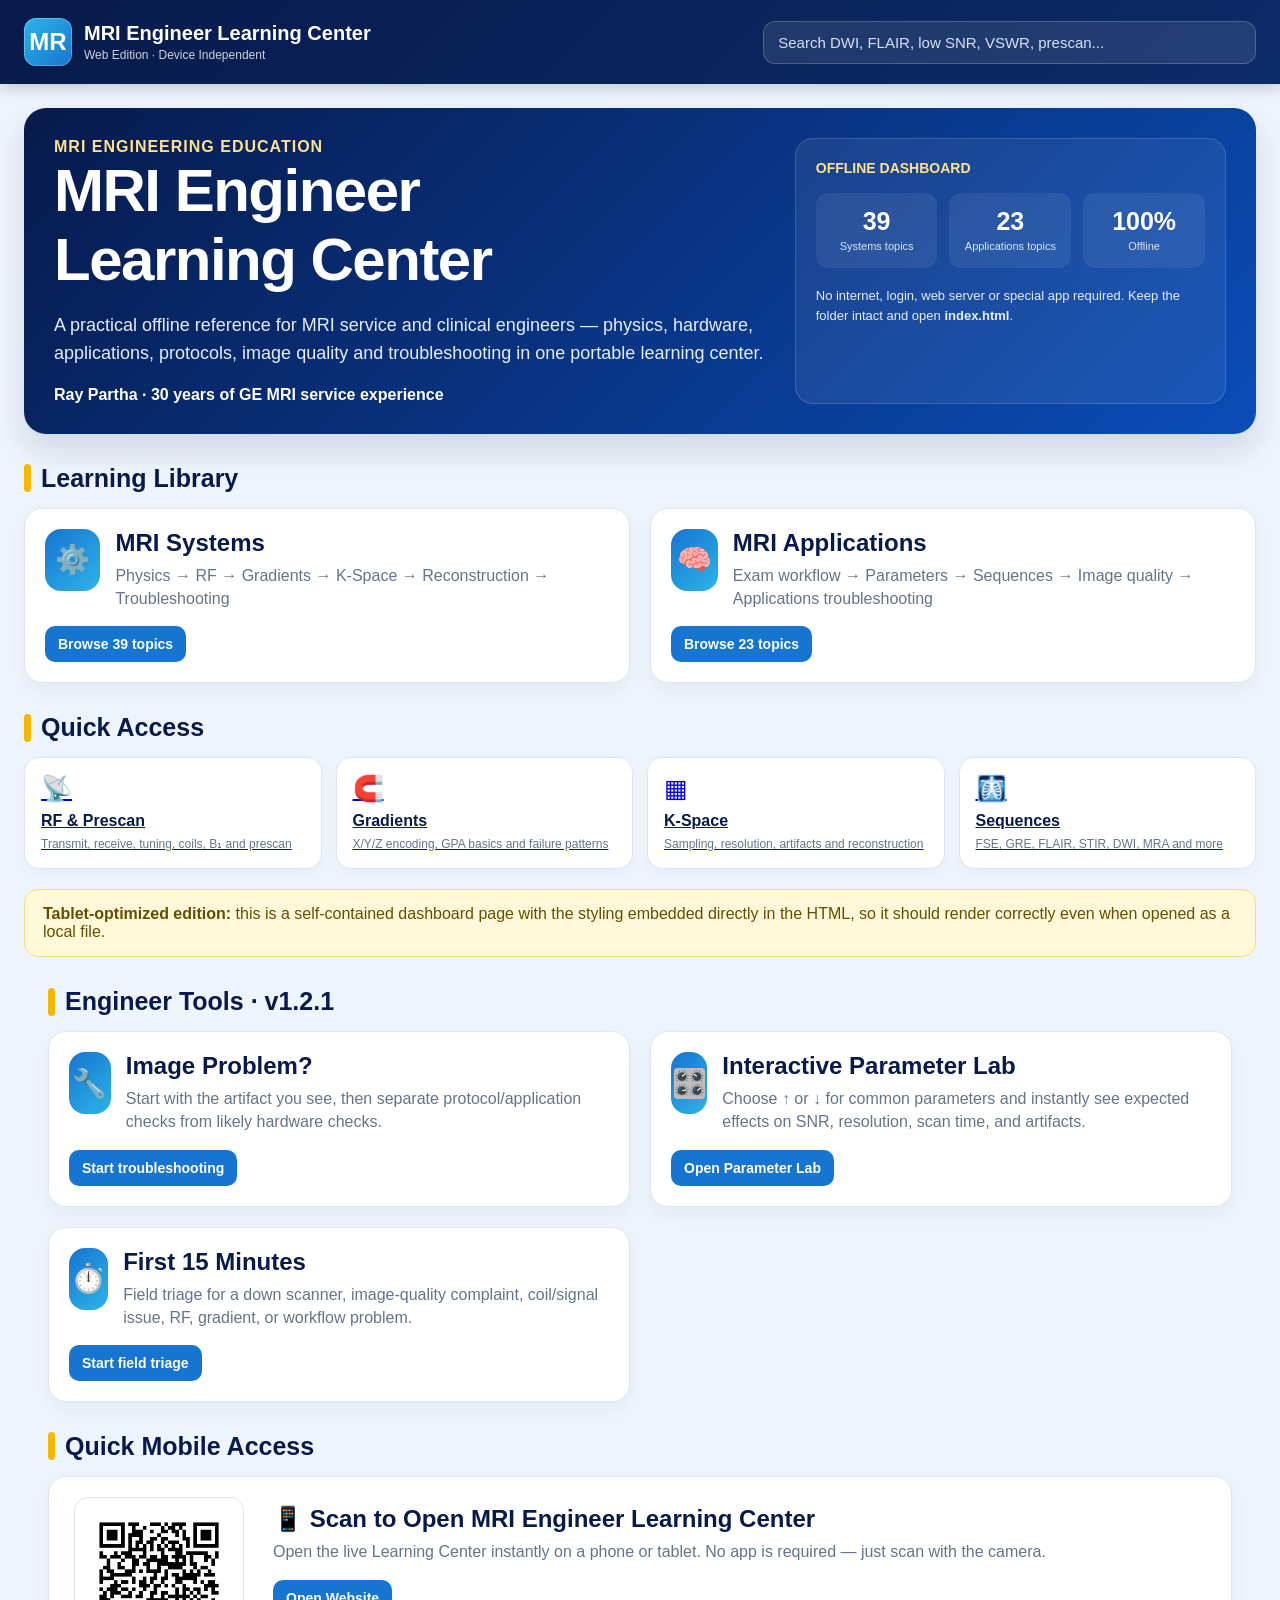
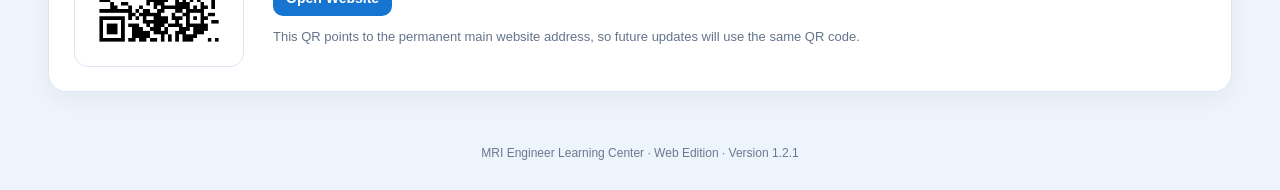
==== commit b7b50dc3: "Add files via upload" ====
--- a/index.html
+++ b/index.html
@@ -67,14 +67,34 @@
       <div class="note"><b>Tablet-optimized edition:</b> this is a self-contained dashboard page with the styling embedded directly in the HTML, so it should render correctly even when opened as a local file.</div>
     
 <section style="max-width:1400px;margin:24px auto 0;padding:0 24px">
-<h2 class="sectionTitle">Engineer Tools · v1.2</h2>
+<h2 class="sectionTitle">Engineer Tools · v1.2.1</h2>
 <div class="dashboard">
 <article class="book"><div class="bookTop"><div class="bookIcon">🔧</div><div><h2>Image Problem?</h2><p>Start with the artifact you see, then separate protocol/application checks from likely hardware checks.</p></div></div><div class="actions"><a class="btn" href="image-problem.html">Start troubleshooting</a></div></article>
 <article class="book"><div class="bookTop"><div class="bookIcon">🎛️</div><div><h2>Interactive Parameter Lab</h2><p>Choose ↑ or ↓ for common parameters and instantly see expected effects on SNR, resolution, scan time, and artifacts.</p></div></div><div class="actions"><a class="btn" href="parameter-lab.html">Open Parameter Lab</a></div></article>
 <article class="book"><div class="bookTop"><div class="bookIcon">⏱️</div><div><h2>First 15 Minutes</h2><p>Field triage for a down scanner, image-quality complaint, coil/signal issue, RF, gradient, or workflow problem.</p></div></div><div class="actions"><a class="btn" href="first-15-minutes.html">Start field triage</a></div></article>
 </div>
 </section>
-</main><footer>MRI Engineer Learning Center · Web Edition · Version 1.2</footer>
+
+<section id="qr-access" style="max-width:1400px;margin:24px auto 0;padding:0 24px">
+  <h2 class="sectionTitle">Quick Mobile Access</h2>
+  <div class="book" style="display:grid;grid-template-columns:180px 1fr;gap:24px;align-items:center">
+    <div style="text-align:center">
+      <img src="assets/mri_learning_center_qr.png" alt="QR code for MRI Engineer Learning Center"
+           style="width:170px;max-width:100%;background:white;padding:10px;border-radius:14px;border:1px solid #dce6f3">
+    </div>
+    <div>
+      <h2 style="margin-top:0">📱 Scan to Open MRI Engineer Learning Center</h2>
+      <p>Open the live Learning Center instantly on a phone or tablet. No app is required — just scan with the camera.</p>
+      <div class="actions">
+        <a class="btn" href="https://raypartha1064.github.io/MRI-Engineer-Learning-Center/" target="_blank">Open Website</a>
+      </div>
+      <p style="margin-top:12px;color:#64748b;font-size:13px">
+        This QR points to the permanent main website address, so future updates will use the same QR code.
+      </p>
+    </div>
+  </div>
+</section>
+</main><footer>MRI Engineer Learning Center · Web Edition · Version 1.2.1</footer>
 <script>
 const DATA=[{"collection": "MRI Systems", "chapter": "Chapter 1 — MRI Physics Fundamentals", "sec": "1.1", "title": "Why MRI Works", "file": "Chapter1_Section1_Page1_1_Why_MRI_Works.pdf"}, {"collection": "MRI Systems", "chapter": "Chapter 1 — MRI Physics Fundamentals", "sec": "1.2", "title": "The Hydrogen Atom", "file": "Chapter1_Section1_Page1_2_The_Hydrogen_Atom.pdf"}, {"collection": "MRI Systems", "chapter": "Chapter 1 — MRI Physics Fundamentals", "sec": "1.3", "title": "Protons Behave Like Tiny Compass Needles", "file": "Chapter1_Section1_Page1_3_Protons_Behave_Like_Tiny_Compass_Needles.pdf"}, {"collection": "MRI Systems", "chapter": "Chapter 1 — MRI Physics Fundamentals", "sec": "1.4", "title": "Precession — Spinning Like a Top", "file": "Chapter1_Section1_Page1_4_Precession_Spinning_Like_a_Top.pdf"}, {"collection": "MRI Systems", "chapter": "Chapter 1 — MRI Physics Fundamentals", "sec": "1.5", "title": "Larmor Frequency", "file": "Chapter1_Section1_Page1_5_Larmor_Frequency.pdf"}, {"collection": "MRI Systems", "chapter": "Chapter 1 — MRI Physics Fundamentals", "sec": "1.6", "title": "RF Excitation & Flip Angle", "file": "Chapter1_Section1_Page1_6_RF_Excitation_and_Flip_Angle.pdf"}, {"collection": "MRI Systems", "chapter": "Chapter 1 — MRI Physics Fundamentals", "sec": "1.7", "title": "Resonance Condition", "file": "Chapter1_Section1_Page1_7_Resonance_Condition_Infographic.pdf"}, {"collection": "MRI Systems", "chapter": "Chapter 1 — MRI Physics Fundamentals", "sec": "1.8", "title": "Longitudinal & Transverse Magnetization", "file": "Chapter1_Section1_Page1_8_Longitudinal_and_Transverse_Magnetization.pdf"}, {"collection": "MRI Systems", "chapter": "Chapter 1 — MRI Physics Fundamentals", "sec": "1.9", "title": "T1 Recovery", "file": "Chapter1_Section1_Page1_9_T1_Recovery_Longitudinal_Relaxation.pdf"}, {"collection": "MRI Systems", "chapter": "Chapter 1 — MRI Physics Fundamentals", "sec": "1.10", "title": "T2 Decay", "file": "Chapter1_Section1_Page1_10_T2_Decay_Transverse_Relaxation.pdf"}, {"collection": "MRI Systems", "chapter": "Chapter 1 — MRI Physics Fundamentals", "sec": "1.11", "title": "T2* Decay", "file": "Chapter1_Section1_Page1_11_T2star_Decay.pdf"}, {"collection": "MRI Systems", "chapter": "Chapter 1 — MRI Physics Fundamentals", "sec": "1.12", "title": "Free Induction Decay (FID)", "file": "Chapter1_Section1_Page1_12_Free_Induction_Decay_FID.pdf"}, {"collection": "MRI Systems", "chapter": "Chapter 1 — MRI Physics Fundamentals", "sec": "1.13", "title": "Spin Echo Formation", "file": "Chapter1_Section1_Page1_13_Spin_Echo_Formation_180_RF_Refocusing.pdf"}, {"collection": "MRI Systems", "chapter": "Chapter 1 — MRI Physics Fundamentals", "sec": "1.14", "title": "Gradient Echo Formation", "file": "Chapter1_Section1_Page1_14_Gradient_Echo_GRE_Formation.pdf"}, {"collection": "MRI Systems", "chapter": "Chapter 1 — MRI Physics Fundamentals", "sec": "1.15", "title": "Chapter Summary — From Atom to MR Image", "file": "Chapter1_Section1_Page1_15_Chapter1_Summary_From_Atom_to_MR_Image.pdf"}, {"collection": "MRI Systems", "chapter": "Chapter 2 — RF Systems, Prescan & Coils", "sec": "2.1", "title": "What MRI Detects — ¹H Proton Spectrum", "file": "GE_MRI_1H_Proton_Spectrum_Poster.pdf"}, {"collection": "MRI Systems", "chapter": "Chapter 2 — RF Systems, Prescan & Coils", "sec": "2.2", "title": "Prescan Process — NMR Spectrum", "file": "GE_MRI_Prescan_Process_Landscape_Poster.pdf"}, {"collection": "MRI Systems", "chapter": "Chapter 2 — RF Systems, Prescan & Coils", "sec": "2.3", "title": "Auto Prescan Backend Sequence", "file": "GE_MRI_Auto_Prescan_Backend_Sequence_Landscape.pdf"}, {"collection": "MRI Systems", "chapter": "Chapter 2 — RF Systems, Prescan & Coils", "sec": "2.4", "title": "RF Tuning Basics — Forward/Reflected Power & VSWR", "file": "GE_MRI_RF_Tuning_Basics_Forward_Reflected_Power_VSWR.pdf"}, {"collection": "MRI Systems", "chapter": "Chapter 2 — RF Systems, Prescan & Coils", "sec": "2.5", "title": "RF Transmit Chain", "file": "GE_MRI_RF_Transmit_Chain_B1_Excitation_Landscape.pdf"}, {"collection": "MRI Systems", "chapter": "Chapter 2 — RF Systems, Prescan & Coils", "sec": "2.6", "title": "RF Receive Chain", "file": "GE_MRI_RF_Receive_Chain_Proton_Signal_to_Digital_Data.pdf"}, {"collection": "MRI Systems", "chapter": "Chapter 2 — RF Systems, Prescan & Coils", "sec": "2.7", "title": "T/R Switch & Coil Detuning", "file": "GE_MRI_TR_Switch_and_Coil_Detuning_Poster.pdf"}, {"collection": "MRI Systems", "chapter": "Chapter 2 — RF Systems, Prescan & Coils", "sec": "2.8", "title": "MRI RF Coils — How They Work", "file": "GE_MRI_RF_Coils_How_They_Work_First_Version.pdf"}, {"collection": "MRI Systems", "chapter": "Chapter 2 — RF Systems, Prescan & Coils", "sec": "2.9", "title": "Coil Tuning & Matching", "file": "GE_MRI_Coil_Tuning_and_Matching_Getting_It_Right.pdf"}, {"collection": "MRI Systems", "chapter": "Chapter 2 — RF Systems, Prescan & Coils", "sec": "2.10", "title": "Coil Loading — Patient Effect", "file": "GE_MRI_Coil_Loading_Patient_Effect_Poster.pdf"}, {"collection": "MRI Systems", "chapter": "Chapter 2 — RF Systems, Prescan & Coils", "sec": "2.11", "title": "B₁ Field & Flip-Angle Calibration", "file": "GE_MRI_B1_Field_and_Flip_Angle_Calibration_Poster.pdf"}, {"collection": "MRI Systems", "chapter": "Chapter 2 — RF Systems, Prescan & Coils", "sec": "2.12", "title": "RF Troubleshooting — Failures from the Image", "file": "GE_MRI_RF_Troubleshooting_Recognizing_Failures_From_Image.pdf"}, {"collection": "MRI Systems", "chapter": "Chapter 3 — Gradient Systems & Troubleshooting", "sec": "3.1", "title": "Gradient Signal Chain", "file": "GE_MRI_Gradient_Signal_Chain_From_Pulse_Sequence_to_Spatial_Encoding.pdf"}, {"collection": "MRI Systems", "chapter": "Chapter 3 — Gradient Systems & Troubleshooting", "sec": "3.2", "title": "How X, Y & Z Gradients Create an Image", "file": "GE_MRI_How_X_Y_Z_Gradients_Create_an_Image.pdf"}, {"collection": "MRI Systems", "chapter": "Chapter 3 — Gradient Systems & Troubleshooting", "sec": "3.3", "title": "Gradient Power Amplifier (GPA) Basics", "file": "GE_MRI_Gradient_Power_Amplifier_GPA_Basics.pdf"}, {"collection": "MRI Systems", "chapter": "Chapter 3 — Gradient Systems & Troubleshooting", "sec": "3.4", "title": "Gradient Troubleshooting — Failures from the Image", "file": "GE_MRI_Gradient_Troubleshooting_Recognizing_Failures_From_Image.pdf"}, {"collection": "MRI Systems", "chapter": "Chapter 4 — K-Space & Image Reconstruction", "sec": "4.1", "title": "K-Space Basics — What Is K-Space?", "file": "GE_MRI_K_Space_01_Basics_What_Is_K_Space.pdf"}, {"collection": "MRI Systems", "chapter": "Chapter 4 — K-Space & Image Reconstruction", "sec": "4.2", "title": "How K-Space Is Filled", "file": "GE_MRI_K_Space_02_Frequency_and_Phase_Encoding.pdf"}, {"collection": "MRI Systems", "chapter": "Chapter 4 — K-Space & Image Reconstruction", "sec": "4.3", "title": "Center vs Outer K-Space", "file": "GE_MRI_K_Space_03_Center_vs_Outer_Contrast_vs_Detail.pdf"}, {"collection": "MRI Systems", "chapter": "Chapter 4 — K-Space & Image Reconstruction", "sec": "4.4", "title": "K-Space & Resolution", "file": "GE_MRI_K_Space_04_Resolution_Image_Sharpness.pdf"}, {"collection": "MRI Systems", "chapter": "Chapter 4 — K-Space & Image Reconstruction", "sec": "4.5", "title": "From K-Space to Image — Fourier Transform", "file": "GE_MRI_K_Space_05_From_K_Space_to_Image_Fourier_Transform.pdf"}, {"collection": "MRI Systems", "chapter": "Chapter 4 — K-Space & Image Reconstruction", "sec": "4.6", "title": "K-Space Sampling Strategies", "file": "GE_MRI_K_Space_06_Sampling_Strategies.pdf"}, {"collection": "MRI Systems", "chapter": "Chapter 4 — K-Space & Image Reconstruction", "sec": "4.7", "title": "K-Space Artifacts", "file": "GE_MRI_K_Space_07_Artifacts_Causes_and_Appearances.pdf"}, {"collection": "MRI Systems", "chapter": "Chapter 4 — K-Space & Image Reconstruction", "sec": "4.8", "title": "MRI Image Reconstruction — Raw Data to Final Image", "file": "GE_MRI_Image_Reconstruction_From_Raw_Data_to_Final_Image.pdf"}, {"collection": "MRI Applications", "chapter": "Chapter 1 — Understanding the MRI Exam", "sec": "1.1", "title": "Anatomy of an MRI Exam", "file": "MRI_Applications_01_Anatomy_of_an_MRI_Exam.pdf"}, {"collection": "MRI Applications", "chapter": "Chapter 1 — Understanding the MRI Exam", "sec": "1.2", "title": "What Is an MRI Protocol?", "file": "MRI_Applications_1_2_What_Is_an_MRI_Protocol.pdf"}, {"collection": "MRI Applications", "chapter": "Chapter 1 — Understanding the MRI Exam", "sec": "1.3", "title": "Planes, Prescription & Coverage", "file": "MRI_Applications_1_3_Planes_Prescription_and_Coverage.pdf"}, {"collection": "MRI Applications", "chapter": "Chapter 2 — Parameters the Technologist Controls", "sec": "2.1", "title": "TR & TE — Foundation of Contrast", "file": "MRI_Applications_2_1_TR_and_TE_Foundation_of_Contrast.pdf"}, {"collection": "MRI Applications", "chapter": "Chapter 2 — Parameters the Technologist Controls", "sec": "2.2", "title": "Matrix, FOV & Resolution", "file": "MRI_Applications_2_2_Matrix_FOV_and_Resolution_Corrected.pdf"}, {"collection": "MRI Applications", "chapter": "Chapter 2 — Parameters the Technologist Controls", "sec": "2.3", "title": "Slice Thickness, Gap & Coverage", "file": "MRI_Applications_2_3_Slice_Thickness_Gap_Number_of_Slices_and_Coverage.pdf"}, {"collection": "MRI Applications", "chapter": "Chapter 2 — Parameters the Technologist Controls", "sec": "2.4", "title": "Bandwidth, Scan Time & SNR", "file": "MRI_Applications_2_4_Bandwidth_Scan_Time_and_SNR.pdf"}, {"collection": "MRI Applications", "chapter": "Chapter 2 — Parameters the Technologist Controls", "sec": "2.5", "title": "NEX & Averages", "file": "MRI_Applications_2_5_NEX_Number_of_Excitations_and_Averages.pdf"}, {"collection": "MRI Applications", "chapter": "Chapter 2 — Parameters the Technologist Controls", "sec": "2.6", "title": "ETL / TSE Factor & Echo Train Length", "file": "MRI_Applications_2_6_ETL_TSE_Factor_and_Echo_Train_Length.pdf"}, {"collection": "MRI Applications", "chapter": "Chapter 2 — Parameters the Technologist Controls", "sec": "2.7", "title": "Parallel Imaging — ASSET, ARC & Acceleration", "file": "MRI_Applications_2_7_Parallel_Imaging_ASSET_ARC_and_Acceleration.pdf"}, {"collection": "MRI Applications", "chapter": "Chapter 2 — Parameters the Technologist Controls", "sec": "2.8", "title": "The MRI Image-Quality Triangle", "file": "MRI_Applications_2_8_The_MRI_Image_Quality_Triangle.pdf"}, {"collection": "MRI Applications", "chapter": "Chapter 2 — Parameters the Technologist Controls", "sec": "2.9", "title": "Protocol vs Hardware", "file": "MRI_Applications_2_9_Protocol_vs_Hardware_Is_It_Really_a_Scanner_Problem.pdf"}, {"collection": "MRI Applications", "chapter": "Chapter 3 — Sequences the Technologist Uses", "sec": "3.1", "title": "Spin Echo & Fast Spin Echo", "file": "MRI_Applications_3_1_Spin_Echo_and_Fast_Spin_Echo_SE_FSE.pdf"}, {"collection": "MRI Applications", "chapter": "Chapter 3 — Sequences the Technologist Uses", "sec": "3.2", "title": "T1, T2 & Proton Density Weighting", "file": "MRI_Applications_3_2_T1_T2_and_Proton_Density_PD_Weighting.pdf"}, {"collection": "MRI Applications", "chapter": "Chapter 3 — Sequences the Technologist Uses", "sec": "3.3", "title": "FLAIR & Inversion Recovery", "file": "MRI_Applications_3_3_FLAIR_and_Inversion_Recovery.pdf"}, {"collection": "MRI Applications", "chapter": "Chapter 3 — Sequences the Technologist Uses", "sec": "3.4", "title": "STIR & Fat Suppression", "file": "MRI_Applications_3_4_STIR_and_Fat_Suppression.pdf"}, {"collection": "MRI Applications", "chapter": "Chapter 3 — Sequences the Technologist Uses", "sec": "3.5", "title": "Gradient Echo & T2* Weighting", "file": "MRI_Applications_3_5_Gradient_Echo_GRE_and_T2_Star_Weighting.pdf"}, {"collection": "MRI Applications", "chapter": "Chapter 3 — Sequences the Technologist Uses", "sec": "3.6", "title": "FSE/TSE & EPI Sequences", "file": "MRI_Applications_3_6_FSE_TSE_and_EPI_Sequences.pdf"}, {"collection": "MRI Applications", "chapter": "Chapter 3 — Sequences the Technologist Uses", "sec": "3.7", "title": "PD-Weighted & T1-Weighted Sequences", "file": "MRI_Applications_3_7_PD_Weighted_and_T1_Weighted_Sequences.pdf"}, {"collection": "MRI Applications", "chapter": "Chapter 3 — Sequences the Technologist Uses", "sec": "3.8", "title": "FLAIR & Inversion Recovery Sequences", "file": "MRI_Applications_3_8_FLAIR_and_Inversion_Recovery_Sequences.pdf"}, {"collection": "MRI Applications", "chapter": "Chapter 3 — Sequences the Technologist Uses", "sec": "3.9", "title": "DWI & ADC", "file": "MRI_Applications_3_9_Diffusion_Weighted_Imaging_DWI_and_ADC.pdf"}, {"collection": "MRI Applications", "chapter": "Chapter 3 — Sequences the Technologist Uses", "sec": "3.10", "title": "Angiography — TOF, PC & Contrast-Enhanced MRA", "file": "MRI_Applications_3_10_Angiography_TOF_PC_and_Contrast_Enhanced_MRA.pdf"}, {"collection": "MRI Applications", "chapter": "Engineer Quick Reference", "sec": "QR", "title": "When the Images Don't Look Right", "file": "MRI_Applications_Engineers_Quick_Reference_Conclusion.pdf"}];
 function searchNow(q){
